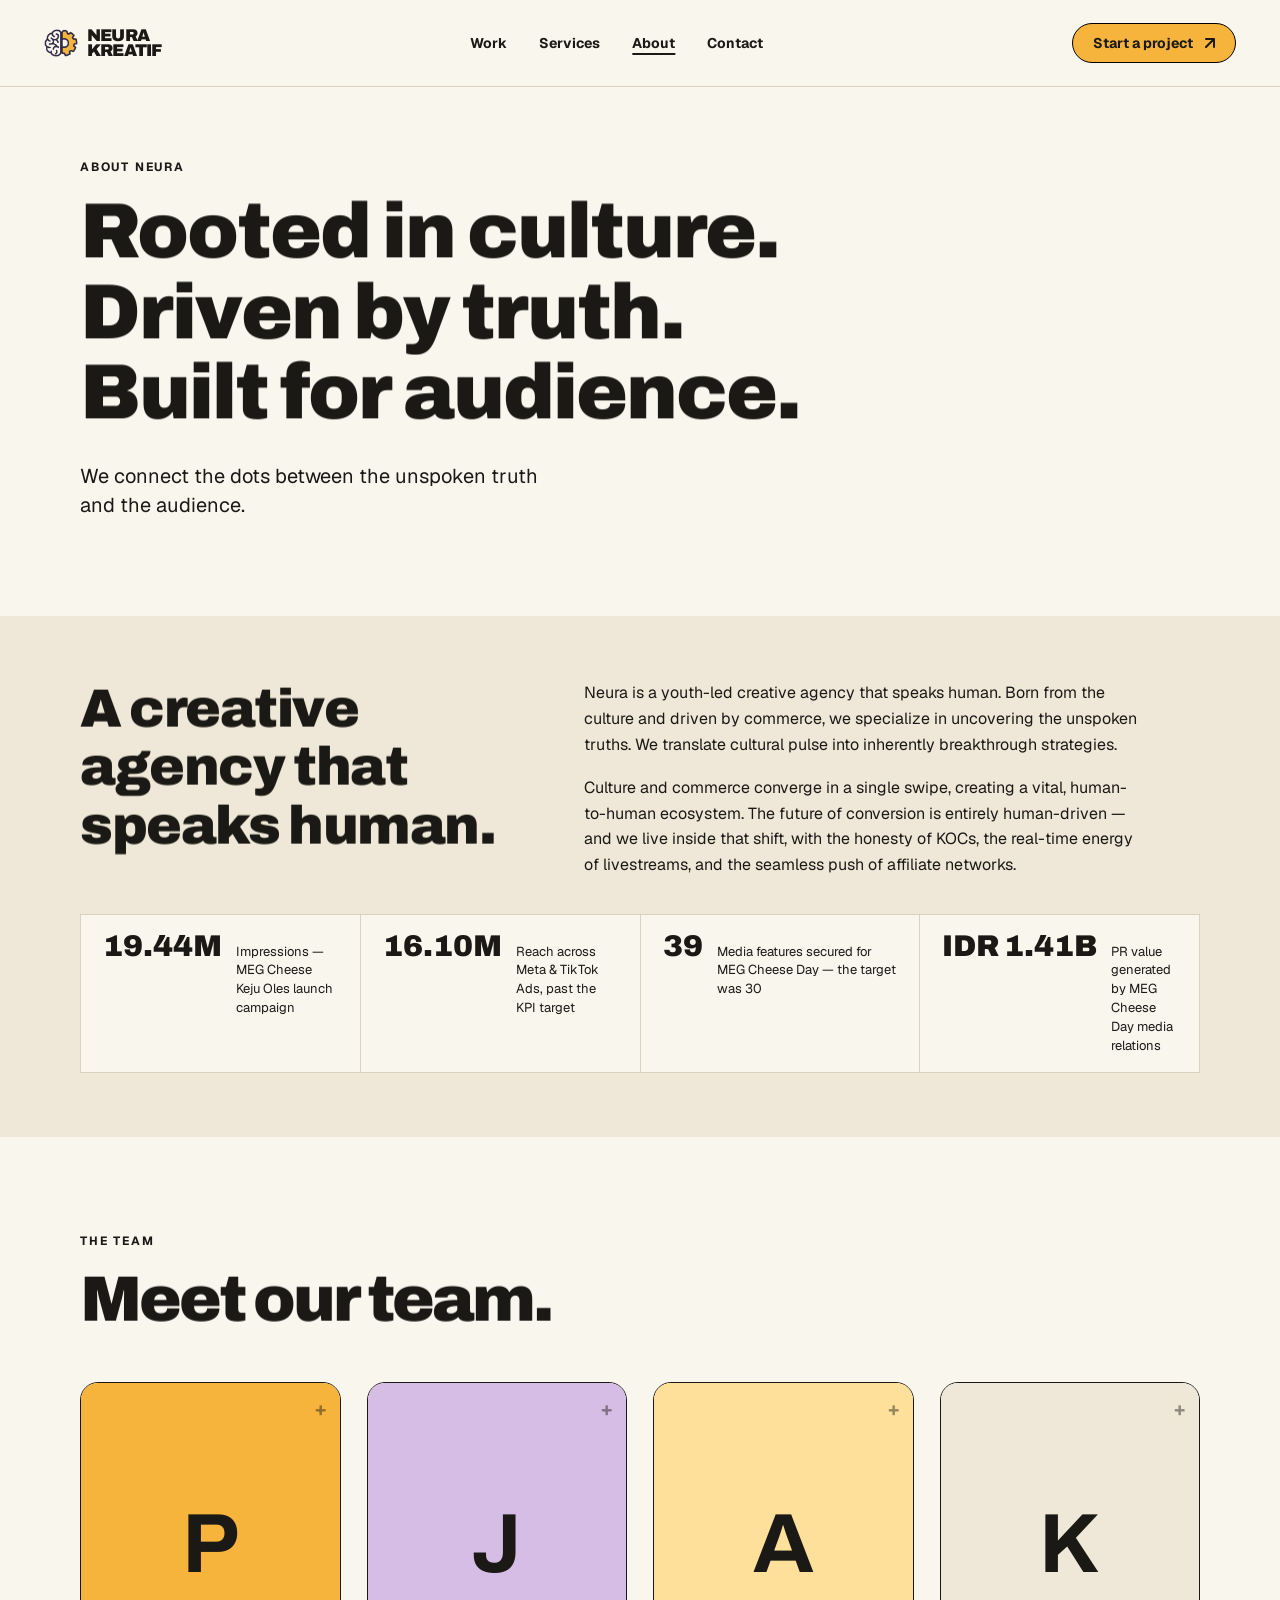
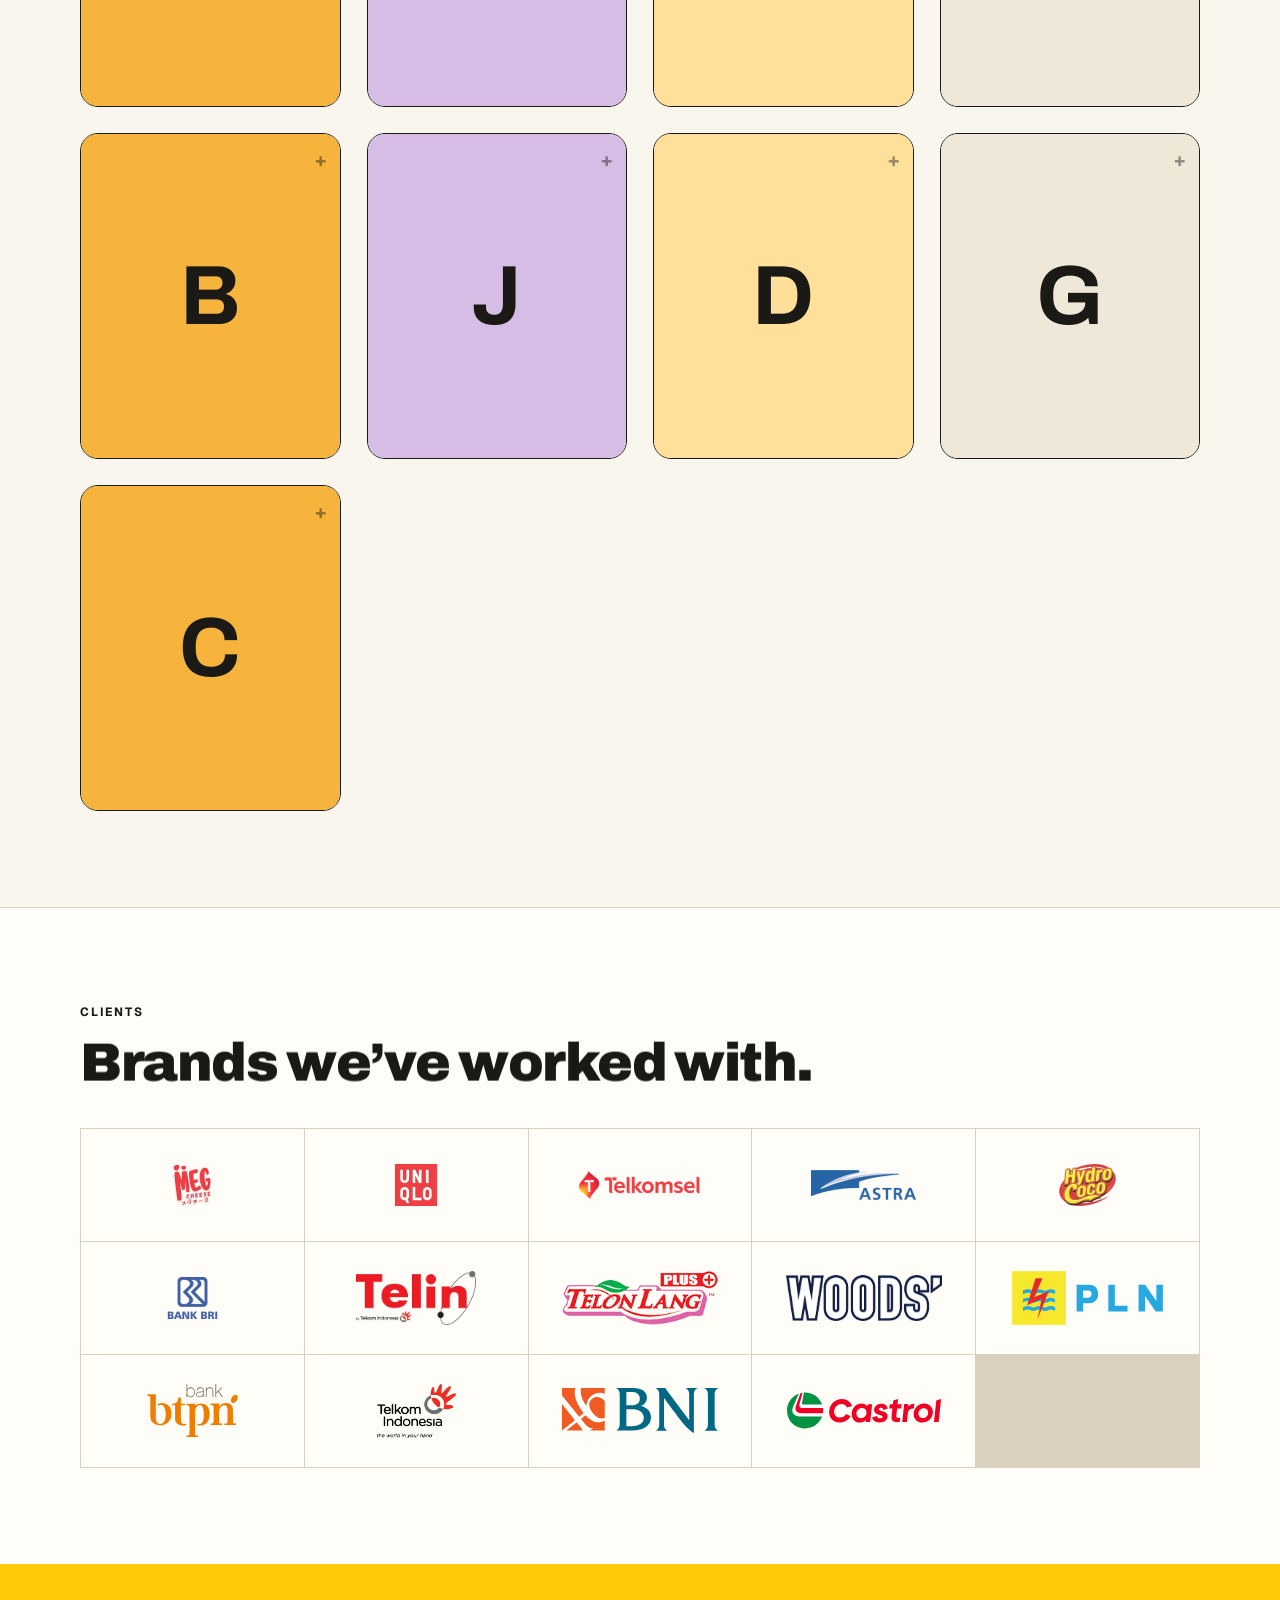
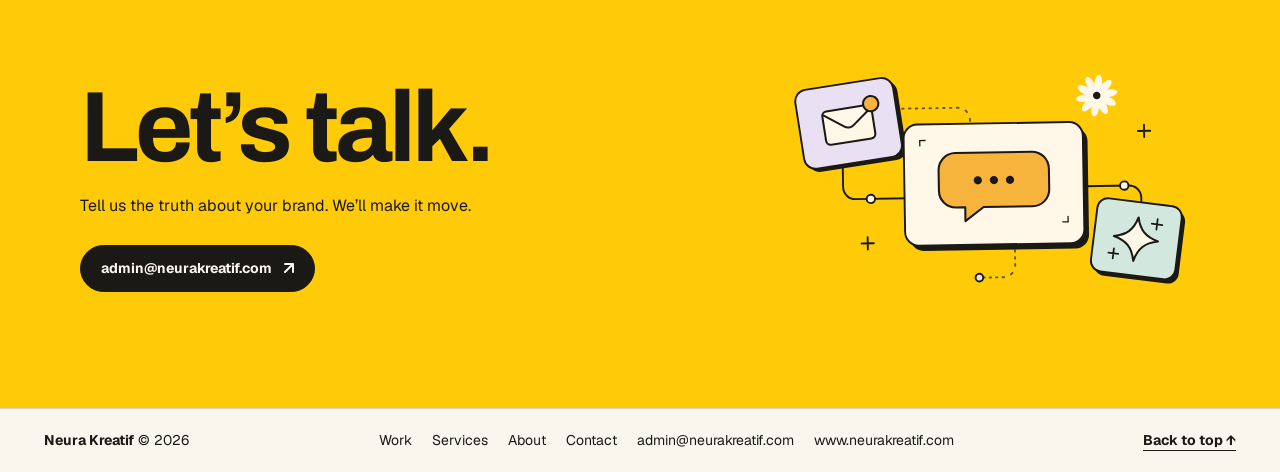
==== about/index.html @ 77595211 "Update site to v18 — about/index.html" ====
<!DOCTYPE html>
<html lang="en">
<head>
<meta charset="UTF-8">
<meta name="viewport" content="width=device-width, initial-scale=1.0">
<title>About — Neura Kreatif</title>
<meta name="description" content="Neura Kreatif is a youth-led creative agency that speaks human — rooted in culture, driven by truth, built for audience.">
<meta property="og:title" content="About — Neura Kreatif">
<meta property="og:description" content="Neura Kreatif is a youth-led creative agency that speaks human — rooted in culture, driven by truth, built for audience.">
<meta property="og:type" content="website">
<meta property="og:url" content="https://jmustopa.github.io/neura-kreatif/">
<meta property="og:image" content="https://jmustopa.github.io/neura-kreatif/assets/img/share.jpg">
<meta name="twitter:card" content="summary_large_image">

<link rel="stylesheet" href="../assets/css/fonts.css?v=18">
<link rel="stylesheet" href="../assets/css/tokens.css">
<link rel="stylesheet" href="../assets/css/styles.css?v=18">
</head>
<body><div id="top"></div><header class="site-nav"><div class="bar">
<a class="logo" href="../index.html"><img src="../assets/img/logo-mark.png" alt="Neura Kreatif logo"><span class="word">NEURA<br>KREATIF</span></a>
<nav class="nav-links" id="navLinks">
<a href="../work/index.html">Work</a>
<a href="../services/index.html">Services</a>
<a href="../about/index.html" aria-current="page">About</a>
<a href="../contact/index.html">Contact</a>
</nav>
<span style="display:flex;gap:10px;align-items:center">
<a class="btn cta" href="../contact/index.html">Start a project <svg class="arr" viewBox="0 0 10 10" fill="none" aria-hidden="true"><path d="M9 9V1H1M9 1L1 9" stroke="currentColor" stroke-width="2" stroke-linecap="round" stroke-linejoin="round"/></svg></a>
<button class="nav-toggle" aria-expanded="false" aria-controls="navLinks" onclick="var b=this,d=document.getElementById('navLinks');d.classList.toggle('open');b.setAttribute('aria-expanded',d.classList.contains('open'))">Menu</button>
</span>
</div></header>
<section class="band" style="padding-top:72px"><div class="wrap">
<p class="eyebrow">About Neura</p>
<h1 class="display" style="margin-top:16px">Rooted in culture.<br>Driven by truth.<br>Built for audience.</h1>
<p class="lead" style="margin-top:30px">We connect the dots between the unspoken truth and the audience.</p>
</div></section>
<section class="band band-beige" style="padding-top:64px;padding-bottom:64px"><div class="wrap"><div class="split">
<h2 class="h2">A creative agency that speaks human.</h2>
<div><p class="body-txt">Neura is a youth-led creative agency that speaks human. Born from the culture and driven by commerce, we specialize in uncovering the unspoken truths. We translate cultural pulse into inherently breakthrough strategies.</p>
<p class="body-txt" style="margin-top:18px">Culture and commerce converge in a single swipe, creating a vital, human-to-human ecosystem. The future of conversion is entirely human-driven — and we live inside that shift, with the honesty of KOCs, the real-time energy of livestreams, and the seamless push of affiliate networks.</p></div>
</div>
<div class="stats light">
<div class="stat"><div class="num">19.44M</div><div class="cap">Impressions — MEG Cheese Keju Oles launch campaign</div></div>
<div class="stat"><div class="num">16.10M</div><div class="cap">Reach across Meta &amp; TikTok Ads, past the KPI target</div></div>
<div class="stat"><div class="num">39</div><div class="cap">Media features secured for MEG Cheese Day — the target was 30</div></div>
<div class="stat"><div class="num">IDR 1.41B</div><div class="cap">PR value generated by MEG Cheese Day media relations</div></div>
</div>
</div></section>
<section class="band"><div class="wrap">
<div class="sec-head"><div><p class="eyebrow">The team</p><h2 class="h1" style="margin-top:14px">Meet our team.</h2></div></div>
<div class="team-grid"><figure class="member" tabindex="0" aria-label="Puput — Managing Director"><div class="member-photo"><span class="member-initial" style="background:#f6b43c">P</span><span class="member-plus">+</span></div><figcaption class="member-tag">Puput — Managing Director</figcaption></figure><figure class="member" tabindex="0" aria-label="Jody — Head of Digital Strategy"><div class="member-photo"><span class="member-initial" style="background:#d6bde5">J</span><span class="member-plus">+</span></div><figcaption class="member-tag">Jody — Head of Digital Strategy</figcaption></figure><figure class="member" tabindex="0" aria-label="Almira — Account Director"><div class="member-photo"><span class="member-initial" style="background:#ffe09a">A</span><span class="member-plus">+</span></div><figcaption class="member-tag">Almira — Account Director</figcaption></figure><figure class="member" tabindex="0" aria-label="Kukuh — Account Executive"><div class="member-photo"><span class="member-initial" style="background:#efe8d8">K</span><span class="member-plus">+</span></div><figcaption class="member-tag">Kukuh — Account Executive</figcaption></figure><figure class="member" tabindex="0" aria-label="Bram — Digital Strategist"><div class="member-photo"><span class="member-initial" style="background:#f6b43c">B</span><span class="member-plus">+</span></div><figcaption class="member-tag">Bram — Digital Strategist</figcaption></figure><figure class="member" tabindex="0" aria-label="Jidan — Graphic Designer"><div class="member-photo"><span class="member-initial" style="background:#d6bde5">J</span><span class="member-plus">+</span></div><figcaption class="member-tag">Jidan — Graphic Designer</figcaption></figure><figure class="member" tabindex="0" aria-label="Della — KOL Specialist"><div class="member-photo"><span class="member-initial" style="background:#ffe09a">D</span><span class="member-plus">+</span></div><figcaption class="member-tag">Della — KOL Specialist</figcaption></figure><figure class="member" tabindex="0" aria-label="Gita — Admin Sosmed"><div class="member-photo"><span class="member-initial" style="background:#efe8d8">G</span><span class="member-plus">+</span></div><figcaption class="member-tag">Gita — Admin Sosmed</figcaption></figure><figure class="member" tabindex="0" aria-label="Cynthia — Socmed Specialist & Content Creator"><div class="member-photo"><span class="member-initial" style="background:#f6b43c">C</span><span class="member-plus">+</span></div><figcaption class="member-tag">Cynthia — Socmed Specialist & Content Creator</figcaption></figure></div>
</div></section>
<section class="band band-paper" style="border-top:1px solid var(--nk-line)"><div class="wrap">
<p class="eyebrow">Clients</p>
<h2 class="h2" style="margin-top:14px">Brands we&rsquo;ve worked with.</h2>
<div class="client-wall" style="margin-top:36px">
<div class="cell"><img loading="lazy" src="../assets/img/client-meg.png" alt="MEG"></div>
<div class="cell"><img loading="lazy" src="../assets/img/client-uniqlo.png" alt="Uniqlo"></div>
<div class="cell"><img loading="lazy" src="../assets/img/client-telkomsel.png" alt="Telkomsel"></div>
<div class="cell"><img loading="lazy" src="../assets/img/client-astra.png" alt="Astra"></div>
<div class="cell"><img loading="lazy" src="../assets/img/client-hydrococo.png" alt="Hydro Coco"></div>
<div class="cell"><img loading="lazy" src="../assets/img/client-bri.png" alt="Bank BRI"></div>
<div class="cell"><img loading="lazy" src="../assets/img/client-telin.png" alt="Telin"></div>
<div class="cell"><img loading="lazy" src="../assets/img/client-telonlang.png" alt="Telon Lang"></div>
<div class="cell"><img loading="lazy" src="../assets/img/client-woods.png" alt="WOODS'"></div>
<div class="cell"><img loading="lazy" src="../assets/img/client-pln.svg" alt="PLN"></div>
<div class="cell"><img loading="lazy" src="../assets/img/client-btpn.svg" alt="btpn"></div>
<div class="cell"><img loading="lazy" src="../assets/img/client-telkomindonesia.png" alt="Telkom Indonesia"></div>
<div class="cell"><img loading="lazy" src="../assets/img/client-bni.svg" alt="BNI"></div>
<div class="cell"><img loading="lazy" src="../assets/img/client-castrol.svg" alt="Castrol"></div>

</div></div></section><section class="band band-yellow"><div class="wrap"><div class="cta-inner">
<div><div class="display-xl">Let&rsquo;s talk.</div>
<p style="margin-top:18px;max-width:420px">Tell us the truth about your brand. We&rsquo;ll make it move.</p>
<a class="email-pill" href="mailto:admin@neurakreatif.com" style="margin-top:26px">admin@neurakreatif.com <svg class="arr" viewBox="0 0 10 10" fill="none" aria-hidden="true"><path d="M9 9V1H1M9 1L1 9" stroke="currentColor" stroke-width="2" stroke-linecap="round" stroke-linejoin="round"/></svg></a></div>
<div><img class="cta-art" loading="lazy" src="../assets/img/doodle-contact.svg" alt="Neura doodle illustration — envelope, chat bubble and sparkles, connected" style="width:100%;height:auto"></div></div></div></section><footer class="site-footer"><div class="bar">
<span><strong>Neura Kreatif</strong> &copy; 2026</span>
<nav class="footer-links">
<a href="../work/index.html">Work</a><a href="../services/index.html">Services</a><a href="../about/index.html">About</a><a href="../contact/index.html">Contact</a>
<a href="mailto:admin@neurakreatif.com">admin@neurakreatif.com</a><a href="https://www.neurakreatif.com">www.neurakreatif.com</a>
</nav>
<a class="textlink" href="#top">Back to top &uarr;</a>
</div></footer>
<script>
document.querySelectorAll('.acc-btn').forEach(function(b){b.addEventListener('click',function(){
  var item=b.parentElement, was=item.classList.contains('open');
  item.parentElement.querySelectorAll('.acc-item').forEach(function(i){i.classList.remove('open');i.querySelector('.acc-toggle').textContent='+';});
  if(!was){item.classList.add('open');item.querySelector('.acc-toggle').textContent='\u2212';}
});});
</script>
<script>
(function(){
  if (window.matchMedia('(prefers-reduced-motion: reduce)').matches) return;
  function split(el){
    var idx = 0;
    function walk(node){
      Array.prototype.slice.call(node.childNodes).forEach(function(n){
        if (n.nodeType === 3){
          var frag = document.createDocumentFragment();
          n.textContent.split(/(\s+)/).forEach(function(part){
            if (!part) return;
            if (/^\s+$/.test(part)){ frag.appendChild(document.createTextNode(' ')); return; }
            var w = document.createElement('span'); w.className = 'rw';
            var i = document.createElement('span'); i.className = 'rwi'; i.textContent = part;
            i.style.transitionDelay = (idx++ * 110) + 'ms';
            w.appendChild(i); frag.appendChild(w);
          });
          node.replaceChild(frag, n);
        } else if (n.nodeType === 1 && n.tagName !== 'BR'){ walk(n); }
      });
    }
    walk(el);
  }
  var els = document.querySelectorAll('h1, h2.h1, h2.h2, h3.stack-title, .display-xl');
  els.forEach(split);
  var io = new IntersectionObserver(function(es){
    es.forEach(function(e){ if (e.isIntersecting){ e.target.classList.add('revealed'); io.unobserve(e.target); } });
  }, {threshold: 0.15});
  setTimeout(function(){ els.forEach(function(el){ io.observe(el); }); }, 180);
})();
</script><script src="../assets/js/anime.umd.min.js"></script>
<script>
try {
  if (!window.matchMedia('(prefers-reduced-motion: reduce)').matches && window.anime) {
    var heroImg = document.querySelector('.hero-art img');
    var ctaImg = document.querySelector('.cta-art');
    var sparks = document.querySelectorAll('.hero-spark');
    if (heroImg) {
      anime.animate('.hero-art', { opacity: [0, 1], translateY: [16, 0], duration: 900, ease: 'outCubic' });
      anime.animate(heroImg, { translateY: -7, rotate: 0.7, duration: 3400, ease: 'inOutSine', alternate: true, loop: true });
    }
    if (sparks.length) {
      anime.animate('.hero-spark', { scale: [1, 1.3], rotate: [0, 25], duration: 2600, ease: 'inOutSine', alternate: true, loop: true, delay: anime.stagger(420) });
    }
    if (ctaImg) {
      anime.animate(ctaImg, { translateY: -6, rotate: -1, duration: 3000, ease: 'inOutSine', alternate: true, loop: true });
    }
  }
} catch (e) {}
</script></body></html>
---- assets/css/fonts.css ----
/* Geist — self-hosted (owner-supplied, SIL Open Font License, see ../fonts/OFL.txt)
   Variable font: one file covers weights 100–900. */
@font-face {
  font-family: "Geist";
  src: url("../fonts/GeistVariable.woff2") format("woff2"),
       url("../fonts/GeistVariable.ttf") format("truetype");
  font-weight: 100 900;
  font-style: normal;
  font-display: swap;
}

/* Archivo — self-hosted (SIL Open Font License), weights 700 + 900 for headlines */
@font-face {
  font-family: "Archivo";
  src: url("../fonts/archivo-700.woff2") format("woff2");
  font-weight: 700;
  font-style: normal;
  font-display: swap;
}
@font-face {
  font-family: "Archivo";
  src: url("../fonts/archivo-900.woff2") format("woff2");
  font-weight: 900;
  font-style: normal;
  font-display: swap;
}
---- assets/css/tokens.css ----
/* ============================================================
   NEURA KREATIF — Design Tokens
   Source of truth: Figma "NEURA WEBSITE" (file 2M5Bq9xZDaT4NMcap0ygC2)
   Extracted 2026-11-25 from the live design. Do not invent new
   values — extend this file instead.
   ============================================================ */

:root {
  /* — Color: core — */
  --nk-ink: #1b1916;          /* primary text, borders, black button */
  --nk-ink-soft: #2b2823;     /* card surface (Selected Work cards) */
  --nk-ink-pressed: #22211f;  /* black button pressed state */
  --nk-body: #514b41;         /* secondary / body text on cream */
  --nk-taupe: #71634E;        /* card border on dark, muted details */

  /* — Color: surfaces — */
  --nk-cream: #f9f6ee;        /* page / nav background */
  --nk-cream-2: #faf6ed;      /* light text on dark, alt surface */
  --nk-paper: #fffdf7;        /* lightest surface (logo strip) */
  --nk-beige: #efe8d8;        /* About section background */
  --nk-sand: #e0c391;         /* category labels on dark cards */
  --nk-line: #d9d0be;         /* hairlines on cream */

  /* — Color: brand accents — */
  --nk-yellow: #f6b43c;       /* PRIMARY — nav CTA, highlights */
  --nk-yellow-bright: #ffca08;/* CTA band background (Let's talk) */
  --nk-yellow-pressed: #f9c870;/* primary button pressed state */
  --nk-yellow-soft: #ffe09a;  /* Telin card / soft fills */
  --nk-lilac: #d6bde5;        /* secondary accent — work cards, doodles */

  /* — Typography — */
  --nk-font-display: "Archivo", "Arial Black", sans-serif; /* Black 900 headlines */
  --nk-font-sans: "Geist", "Inter", Arial, sans-serif;     /* UI, body, buttons */
  /* Labels use Geist too (v1.1, owner decision 2026-11-25) — no mono/serif label font. */

  /* Type scale (size / line-height / tracking) — from Figma */
  --nk-display-xl: 100px;  /* Let's talk. — lh 92, ls -5.4px */
  --nk-display-l: 78px;    /* Hero — lh 80 */
  --nk-h1: 72px;           /* Section title on light — lh 78, ls -3.89px */
  --nk-h1-dark: 64px;      /* Section title on black — lh 77 */
  --nk-h2: 60px;           /* About headline — lh 64.68 */
  --nk-h3: 34px;           /* Service accordion title, Geist Bold — lh 44, ls -1.87px */
  --nk-card-title: 23.76px;/* Work card title, Geist Bold — lh 31, ls -0.83px */
  --nk-body-l: 20px;       /* Hero sub / lead — lh 29 */
  --nk-body: 16px;         /* Default body — lh ~25.5 */
  --nk-ui: 14px;           /* Nav links & buttons, Geist Bold — lh 18.4 */
  --nk-label: 12px;        /* Eyebrow/label, Geist Bold, uppercase, ls 1.8px, lh 16px */
  --nk-label-ls: 1.8px;
  --nk-micro-ls: 1px;      /* Card category, Geist Bold 10px uppercase */
  --nk-micro: 10px;        /* Card category, uppercase, ls 0.5px */

  /* — Shape — */
  --nk-radius-pill: 68px;   /* all buttons */
  --nk-radius-card: 15px;   /* work cards (top corners on media) */
  --nk-radius-chip: 100px;  /* email pill */

  /* — Borders & shadow (signature hard offset) — */
  --nk-border: 1px solid var(--nk-ink);
  --nk-border-dark-card: 1px solid var(--nk-taupe);
  --nk-shadow-press: 1px 3px 0 0 #000; /* button hover + pressed, NO blur */

  /* — Layout — */
  --nk-container: 1280px;
  --nk-page-pad: 80px;      /* desktop side padding (72–80 in Figma) */
  --nk-nav-pad: 44px;
  --nk-section-pad: 96px;   /* proposed rhythm for the revamp */

  /* — Motion (proposed, keep subtle) — */
  --nk-ease: cubic-bezier(.22,1,.36,1);
  --nk-dur: 220ms;
}

/* — Label utilities (v1.1) — */
.nk-eyebrow {
  font-family: var(--nk-font-sans);
  font-weight: 700;
  font-size: var(--nk-label);   /* 12px */
  line-height: 16px;
  letter-spacing: var(--nk-label-ls); /* 1.8px */
  text-transform: uppercase;
}
.nk-micro-label {
  font-family: var(--nk-font-sans);
  font-weight: 700;
  font-size: var(--nk-micro);   /* 10px */
  line-height: 14px;
  letter-spacing: var(--nk-micro-ls); /* 1px */
  text-transform: uppercase;
}
---- assets/css/styles.css ----
/* NEURA KREATIF — site styles, built on Design System v1.1 tokens (tokens.css) */
*{margin:0;padding:0;box-sizing:border-box}
html{scroll-behavior:smooth}
body{background:var(--nk-cream);color:var(--nk-ink);font-family:var(--nk-font-sans);font-size:var(--nk-body);line-height:1.6;-webkit-font-smoothing:antialiased}
img{max-width:100%;display:block}
a{color:inherit}
.wrap{max-width:calc(var(--nk-container) + 2*var(--nk-page-pad));margin:0 auto;padding-left:var(--nk-page-pad);padding-right:var(--nk-page-pad)}
@media(max-width:820px){:root{--nk-page-pad:20px}}

/* — Type helpers — */
.display{font-family:var(--nk-font-display);font-weight:900;font-size:clamp(44px,6.2vw,var(--nk-display-l));line-height:1.03;letter-spacing:-2px}
.display-xl{font-family:var(--nk-font-display);font-weight:700;font-size:clamp(52px,8vw,var(--nk-display-xl));line-height:.95;letter-spacing:-4px}
.h1{font-family:var(--nk-font-display);font-weight:900;font-size:clamp(40px,5vw,var(--nk-h1));line-height:1.08;letter-spacing:-3px}
.h2{font-family:var(--nk-font-display);font-weight:900;font-size:clamp(34px,4.2vw,var(--nk-h2));line-height:1.08;letter-spacing:-1.5px}
.h3{font-weight:700;font-size:clamp(26px,2.6vw,var(--nk-h3));line-height:1.29;letter-spacing:-1.2px}
.lead{font-size:var(--nk-body-l);line-height:29px;color:var(--nk-body);max-width:480px}
.body-txt{color:var(--nk-body);max-width:560px}
.eyebrow{font-weight:700;font-size:var(--nk-label);line-height:16px;letter-spacing:var(--nk-label-ls);text-transform:uppercase}
.micro{font-weight:700;font-size:var(--nk-micro);line-height:14px;letter-spacing:var(--nk-micro-ls);text-transform:uppercase}

/* — Nav — */
.site-nav{position:sticky;top:0;z-index:50;background:var(--nk-cream);border-bottom:1px solid var(--nk-line)}
.site-nav .bar{display:flex;align-items:center;justify-content:space-between;padding:20px var(--nk-nav-pad);max-width:1440px;margin:0 auto}
.logo{display:flex;align-items:center;gap:9px;text-decoration:none}
.logo img{width:34px;height:34px;object-fit:contain}
.logo .word{font-family:var(--nk-font-display);font-weight:900;font-size:17px;line-height:.92;letter-spacing:-.765px}
.nav-links{display:flex;gap:8px}
.nav-links a{font-weight:700;font-size:var(--nk-ui);text-decoration:none;padding:12px}
.nav-links a:hover,.nav-links a[aria-current="page"]{text-decoration:underline;text-underline-offset:5px;text-decoration-thickness:2px}
.nav-toggle{display:none;background:none;border:var(--nk-border);border-radius:var(--nk-radius-pill);padding:8px 16px;font-weight:700;font-size:var(--nk-ui);cursor:pointer}
@media(max-width:820px){
  .nav-links{display:none;position:absolute;top:100%;left:0;right:0;background:var(--nk-cream);flex-direction:column;padding:12px 20px 20px;border-bottom:1px solid var(--nk-line)}
  .nav-links.open{display:flex}
  .nav-toggle{display:block}
  .site-nav .cta{display:none}
}

/* — Buttons — */
.btn{display:inline-flex;align-items:center;gap:10px;padding:10px 20px;border:1px solid #000;border-radius:var(--nk-radius-pill);font-weight:700;font-size:var(--nk-ui);line-height:18.4px;text-decoration:none;cursor:pointer;background:var(--nk-yellow);color:var(--nk-ink);transition:transform var(--nk-dur) var(--nk-ease),box-shadow var(--nk-dur) var(--nk-ease),background var(--nk-dur)}
.btn .dot{width:8px;height:8px;flex:none}
.btn:hover{box-shadow:var(--nk-shadow-press);transform:translate(-1px,-2px)}
.btn:active{background:var(--nk-yellow-pressed);box-shadow:var(--nk-shadow-press)}
.btn.dark{background:var(--nk-ink);color:#fff}
.btn.dark:active{background:var(--nk-ink-pressed)}
.btn.ghost{background:transparent}
.textlink{font-weight:700;font-size:var(--nk-ui);text-decoration:underline;text-underline-offset:5px}
.email-pill{display:inline-flex;align-items:center;gap:10px;background:var(--nk-ink);color:var(--nk-cream-2);border:var(--nk-border);border-radius:var(--nk-radius-chip);height:47px;padding:0 20px;font-weight:700;font-size:var(--nk-ui);text-decoration:none}
.email-pill:hover{box-shadow:var(--nk-shadow-press)}

/* — Sections — */
section.band{padding:var(--nk-section-pad) 0}
.band-black{background:#000;color:#fff}
.band-black .body-txt,.band-black .lead{color:#cfc8ba}
.band-beige{background:var(--nk-beige)}
.band-yellow{background:var(--nk-yellow-bright)}
.band-paper{background:var(--nk-paper)}
.sec-head{display:flex;justify-content:space-between;align-items:flex-end;gap:32px;flex-wrap:wrap;margin-bottom:48px}
.sec-head .eyebrow{margin-bottom:16px}

/* — Logo strip / marquee — */
.logo-strip{background:var(--nk-paper);border-top:1px solid var(--nk-line);border-bottom:1px solid var(--nk-line);padding:10px 0;overflow:hidden}
.logo-strip .label{font-weight:700;font-size:13px;line-height:1.45;flex:none}
.marquee{display:flex;gap:0;align-items:center;width:max-content;animation:scrollx 30s linear infinite}
.brand-frame{width:148px;height:54px;flex:none;display:flex;align-items:center;justify-content:center;padding:7px 14px;box-sizing:border-box}
.brand-frame img{width:100%;height:100%;object-fit:contain}
.marquee .brand-name{font-weight:700;font-size:18px;letter-spacing:.02em;white-space:nowrap;opacity:.75}
@keyframes scrollx{to{transform:translateX(-50%)}}
.logo-strip .row{display:flex;gap:48px;align-items:center}

/* — Stats — */
.stats{display:flex;flex-wrap:wrap;gap:1px;background:var(--nk-taupe);border:1px solid var(--nk-taupe);margin-top:36px}
.stat{background:#000;padding:16px 22px;display:flex;align-items:baseline;gap:14px;flex:1 1 250px}
.stat .num{font-family:var(--nk-font-display);font-weight:900;font-size:30px;line-height:1;color:var(--nk-yellow);white-space:nowrap}
.stat .cap{font-size:13px;line-height:1.45;color:#e8e2d4}
.stats.light{background:var(--nk-line);border-color:var(--nk-line)}
.stats.light .stat{background:var(--nk-cream)}
.stats.light .stat .num{color:var(--nk-ink)}
.stats.light .stat .cap{color:var(--nk-body)}

/* — Work cards — */
.work-grid{display:grid;grid-template-columns:repeat(3,1fr);gap:16px}
@media(max-width:1000px){.work-grid{grid-template-columns:repeat(2,1fr)}}
@media(max-width:640px){.work-grid{grid-template-columns:1fr}}
.work-card{background:var(--nk-ink-soft);border:var(--nk-border-dark-card);border-radius:var(--nk-radius-card);overflow:hidden;text-decoration:none;display:flex;flex-direction:column;transition:transform var(--nk-dur) var(--nk-ease)}
.work-card:hover{transform:translateY(-4px)}
.work-card .media{aspect-ratio:4/3;overflow:hidden;background:var(--nk-lilac);position:relative}
.work-card .media img{width:100%;height:100%;object-fit:cover;transition:transform .6s cubic-bezier(.16,.6,.24,1)}
.work-card:hover .media img{transform:scale(1.04)}
.work-card .media.duo{display:flex;align-items:center;justify-content:center;gap:8px;padding:16px}
.work-card .media.duo img{width:auto;height:100%;object-fit:contain}
.work-card .foot{padding:16px 18px;display:flex;justify-content:space-between;align-items:center;gap:12px}
.work-card .cat{color:var(--nk-sand)}
.work-card .ttl{font-weight:700;font-size:var(--nk-card-title);line-height:31px;letter-spacing:-.83px;color:var(--nk-cream-2);margin-top:4px}
.work-card.wide{grid-column:1/-1}
.work-card.wide .media{aspect-ratio:21/10}
.circle-arrow{width:34px;height:34px;flex:none;border:1px solid var(--nk-cream-2);border-radius:50%;display:flex;align-items:center;justify-content:center;color:var(--nk-cream-2);font-size:15px}
.work-card:hover .circle-arrow{background:var(--nk-yellow);color:var(--nk-ink);border-color:#000}

/* — Accordion / chapters — */
.accordion{border-top:1px solid var(--nk-ink)}
.acc-item{border-bottom:1px solid var(--nk-ink)}
.acc-btn{width:100%;background:none;border:none;cursor:pointer;display:flex;justify-content:space-between;align-items:center;gap:20px;padding:20px 0;text-align:left;font:inherit;color:inherit}
.acc-toggle{width:34px;height:34px;flex:none;border:1px solid var(--nk-ink);border-radius:50%;display:flex;align-items:center;justify-content:center;font-size:18px}
.acc-item.open .acc-toggle{background:var(--nk-yellow);border-color:#000}
.acc-panel{display:none;padding:0 0 26px;max-width:640px;color:var(--nk-body)}
.acc-item.open .acc-panel{display:block}
.split{display:grid;grid-template-columns:1fr 1.4fr;gap:64px}
@media(max-width:900px){.split{grid-template-columns:1fr}}

/* — Process — */
.process{display:grid;grid-template-columns:repeat(4,1fr);gap:16px;margin-top:48px}
@media(max-width:1000px){.process{grid-template-columns:repeat(2,1fr)}}
@media(max-width:560px){.process{grid-template-columns:1fr}}
.step{border:var(--nk-border);border-radius:var(--nk-radius-card);padding:24px;background:var(--nk-paper)}
.step .no{font-weight:700;font-size:var(--nk-label);letter-spacing:var(--nk-label-ls);color:var(--nk-body)}
.step h3{margin:12px 0 8px;font-size:22px;letter-spacing:-.5px}
.step p{color:var(--nk-body);font-size:15px}

/* — Team — */
.team-grid{display:grid;grid-template-columns:repeat(3,1fr);gap:16px}
@media(max-width:900px){.team-grid{grid-template-columns:repeat(2,1fr)}}
@media(max-width:560px){.team-grid{grid-template-columns:1fr}}
.team-card{border:var(--nk-border);border-radius:var(--nk-radius-card);padding:24px;background:var(--nk-paper)}
.team-card .avatar{width:56px;height:56px;border-radius:50%;border:var(--nk-border);display:flex;align-items:center;justify-content:center;font-family:var(--nk-font-display);font-weight:900;font-size:20px;margin-bottom:16px}
.team-card h3{font-size:20px}
.team-card p{color:var(--nk-body);font-size:14px;font-weight:700;letter-spacing:.4px;text-transform:uppercase;margin-top:4px}

/* — Client wall — */
.client-wall{display:grid;grid-template-columns:repeat(5,1fr);gap:1px;background:var(--nk-line);border:1px solid var(--nk-line)}
@media(max-width:900px){.client-wall{grid-template-columns:repeat(3,1fr)}}
@media(max-width:560px){.client-wall{grid-template-columns:repeat(2,1fr)}}
.client-wall .cell{background:var(--nk-paper);height:112px;display:flex;align-items:center;justify-content:center;padding:16px;font-weight:700;font-size:17px;text-align:center}
.client-wall .cell img{max-height:54px;max-width:82%;width:auto;height:auto;object-fit:contain}

/* — Case pages — */
.case-meta{display:flex;gap:12px;flex-wrap:wrap;margin-top:24px}
.chip{border:var(--nk-border);border-radius:var(--nk-radius-pill);padding:6px 14px;font-weight:700;font-size:13px;background:var(--nk-paper)}
.chapter{padding:40px 0;border-bottom:1px solid var(--nk-line)}
.chapter:last-child{border-bottom:none}
table.data{width:100%;border-collapse:collapse;margin-top:20px;font-size:14px}
table.data th,table.data td{border:1px solid var(--nk-line);padding:10px 12px;text-align:right}
table.data th:first-child,table.data td:first-child{text-align:left}
table.data thead th{background:var(--nk-beige);font-weight:700}
table.data tr.total td{font-weight:700;background:var(--nk-cream)}

/* — Forms — */
.form-grid{display:grid;grid-template-columns:1fr 1fr;gap:20px}
@media(max-width:700px){.form-grid{grid-template-columns:1fr}}
.field label{display:block;font-weight:700;font-size:var(--nk-ui);margin-bottom:8px}
.field input,.field textarea,.field select{width:100%;border:var(--nk-border);border-radius:12px;background:var(--nk-paper);padding:12px 14px;font:inherit;font-size:15px}
.field.full{grid-column:1/-1}
.chips{display:flex;gap:10px;flex-wrap:wrap}
.chips label{border:var(--nk-border);border-radius:var(--nk-radius-pill);padding:8px 16px;font-weight:700;font-size:14px;cursor:pointer;background:var(--nk-paper)}
.chips input{position:absolute;opacity:0}
.chips label:has(input:checked){background:var(--nk-yellow)}

/* — Footer / CTA — */
.cta-inner{display:grid;grid-template-columns:1.2fr .8fr;gap:48px;align-items:center}
@media(max-width:900px){.cta-inner{grid-template-columns:1fr}}
.doodle-box{border:var(--nk-border);border-radius:var(--nk-radius-card);background:var(--nk-cream);padding:28px;text-align:center}
.site-footer{border-top:1px solid var(--nk-line);background:var(--nk-cream)}
.site-footer .bar{max-width:1440px;margin:0 auto;padding:20px var(--nk-nav-pad);display:flex;justify-content:space-between;gap:16px;flex-wrap:wrap;font-size:14px}
.site-footer a{font-weight:700}
.footer-links{display:flex;gap:20px;flex-wrap:wrap}
.footer-links a{text-decoration:none;font-weight:400}
.footer-links a:hover{text-decoration:underline}

/* — Hero doodle — */
.hero-grid{display:grid;grid-template-columns:1.05fr .95fr;gap:48px;align-items:center}
@media(max-width:900px){.hero-grid{grid-template-columns:1fr}}
.hero-cta{display:flex;gap:22px;align-items:center;flex-wrap:wrap;margin-top:36px}
.filters{display:flex;gap:10px;flex-wrap:wrap;margin-bottom:36px}
.filters button{border:var(--nk-border);background:var(--nk-paper);border-radius:var(--nk-radius-pill);padding:8px 18px;font:inherit;font-weight:700;font-size:14px;cursor:pointer}
.filters button.active{background:var(--nk-ink);color:#fff}

/* Canonical diagonal arrow — owner-supplied (Start a project button), inline SVG, currentColor */
.arr{width:10px;height:10px;flex:none;vertical-align:-1px}
.arr-lg{width:14px;height:14px;vertical-align:0}
.btn .arr,.email-pill .arr{margin-left:2px}

/* Homepage Selected Work — one row of three, large and uniform */
.home-work .work-card .media{aspect-ratio:4/3}
/* Text links: diagonal arrow a touch smaller, with more air after the text */
.textlink .arr{width:8px;height:8px;margin-left:5px;vertical-align:0}

/* The Shift — text left, staggered stat cards right */
.shift-grid{display:grid;grid-template-columns:5fr 6fr;gap:64px;align-items:stretch}
.shift-cards{display:grid;grid-template-columns:1fr 1fr;gap:16px}
.shift-col{display:flex;flex-direction:column;gap:16px}
.shift-col-off{margin-top:36px}
.scard{background:var(--nk-paper);border:1px solid var(--nk-ink);border-radius:16px;padding:26px 28px;color:var(--nk-ink)}
.scard .snum{font-family:var(--nk-font-display);font-size:52px;line-height:1;color:var(--nk-ink)}
.scard .scap{margin-top:12px;font-size:15px;line-height:1.5;color:var(--nk-body)}
.edge-yellow{box-shadow:inset -10px 0 0 var(--nk-yellow)}
.edge-lilac{box-shadow:inset -10px 0 0 var(--nk-lilac)}
.edge-sand{box-shadow:inset -10px 0 0 var(--nk-sand)}
.edge-bright{box-shadow:inset -10px 0 0 var(--nk-yellow-bright)}
@media(max-width:960px){.shift-grid{grid-template-columns:1fr;gap:40px}.shift-col-off{margin-top:0}}
@media(max-width:560px){.shift-cards{grid-template-columns:1fr}}
/* What we do — capability cards, each with its own design */
.svc-cards{display:grid;grid-template-columns:repeat(3,1fr);gap:16px;margin-top:44px}
.svc-card{border:1px solid var(--nk-ink);border-radius:18px;padding:28px;display:flex;flex-direction:column;transition:box-shadow .15s ease}
.svc-card:hover{box-shadow:1px 3px 0 #000}
.svc-top{display:flex;justify-content:space-between;align-items:flex-start}
.svc-ico{width:46px;height:46px;flex:none}
.svc-title{font-size:27px;font-weight:700;line-height:1.15;letter-spacing:-.4px;margin-top:22px}
.svc-desc{margin-top:14px;font-size:15.5px;line-height:1.55;color:var(--nk-body)}
.svc-list{list-style:none;margin:20px 0 24px;padding:0}
.svc-list li{font-weight:700;font-size:14px;padding:7px 0;border-top:1px solid var(--nk-line)}
.svc-card .textlink{margin-top:auto}
.v-social{background:var(--nk-cream-2)}
.v-social .svc-top .svc-ico{filter:drop-shadow(2px 2px 0 rgba(27,25,22,.9))}
.v-dark{background:var(--nk-ink-soft);color:var(--nk-cream-2)}
.v-dark .svc-desc{color:#cfc8b8}
.v-dark .svc-list li{border-top-color:#45403a}
.v-dark .textlink{color:var(--nk-cream-2)}
.v-creative{background:var(--nk-beige)}
@media(max-width:960px){.svc-cards{grid-template-columns:1fr}}

/* What we do — stacked panels that fold over each other on scroll */
.stack{margin-top:44px}
.stack-card{margin-top:28px}
.stack-card:first-child{margin-top:0}
.stack-card{position:sticky;border:1px solid var(--nk-ink);border-radius:24px;padding:52px;display:grid;grid-template-columns:1.05fr .95fr;gap:48px;align-items:center;min-height:430px;box-shadow:0 -14px 28px rgba(27,25,22,.10)}
.sc-social{background:#ece1f4}
.sc-360{background:var(--nk-yellow-soft)}
.sc-creative{background:var(--nk-beige)}
.stack-title{font-size:44px;font-weight:700;line-height:1.08;letter-spacing:-1px;margin-top:14px}
.stack-desc{margin-top:18px;font-size:17px;line-height:1.6;color:var(--nk-body);max-width:480px}
.stack-vis svg{width:100%;height:auto;display:block}
@media(max-width:960px){.stack-card{grid-template-columns:1fr;padding:34px;min-height:0}.stack-title{font-size:32px}}
/* Testimonials */
.t-grid{display:grid;grid-template-columns:repeat(3,1fr);gap:16px;margin-top:44px}
.tcard{background:var(--nk-paper);border:1px solid var(--nk-ink);border-radius:16px;padding:26px;transition:transform .25s ease,box-shadow .25s ease}
.tcard:hover{transform:translate(-2px,-3px);box-shadow:5px 7px 0 var(--nk-ink)}
.t-head{display:flex;gap:14px;align-items:center}
.t-ava{width:46px;height:46px;border-radius:50%;border:1px solid var(--nk-ink);display:flex;align-items:center;justify-content:center;font-weight:700;font-size:18px;flex:none}
.t-name{font-weight:700;font-size:16px}
.t-role{font-size:13px;color:var(--nk-taupe)}
.t-quote{margin-top:16px;font-size:15px;line-height:1.6;color:var(--nk-body)}
@media(max-width:960px){.t-grid{grid-template-columns:1fr 1fr}}
@media(max-width:620px){.t-grid{grid-template-columns:1fr}}

.shift-left{display:flex;flex-direction:column}
.shift-src{margin-top:auto;padding-top:48px;color:#8f887a}
/* Headline reveal on first scroll into view */
.rw{display:inline-block;vertical-align:bottom}
.rwi{display:inline-block;transform:translateY(.38em);opacity:.1;transition:transform .9s cubic-bezier(.16,.6,.24,1),opacity .9s ease;will-change:transform,opacity}
.revealed .rwi{transform:translateY(0);opacity:1}
@media (prefers-reduced-motion: reduce){.rwi{transform:none;transition:none}}

/* Meet our team — photo grid, name+title pill appears on hover/focus */
.team-grid{display:grid;grid-template-columns:repeat(4,1fr);gap:26px}
@media(max-width:1000px){.team-grid{grid-template-columns:repeat(3,1fr)}}
@media(max-width:640px){.team-grid{grid-template-columns:repeat(2,1fr)}}
.member{position:relative;margin:0;outline:none}
.member-photo{position:relative;aspect-ratio:4/5;border:1px solid var(--nk-ink);border-radius:18px;overflow:hidden;background:var(--nk-paper)}
.member-photo img{width:100%;height:100%;object-fit:cover;display:block;transition:transform .5s cubic-bezier(.16,.6,.24,1)}
.member-initial{position:absolute;inset:0;display:flex;align-items:center;justify-content:center;font-family:var(--nk-font-display);font-size:84px;color:var(--nk-ink);transition:transform .5s cubic-bezier(.16,.6,.24,1)}
.member-plus{position:absolute;top:10px;right:14px;font-size:20px;font-weight:700;color:var(--nk-ink);opacity:.45}
.member-tag{position:absolute;left:50%;bottom:14px;transform:translate(-50%,10px);opacity:0;transition:all .35s cubic-bezier(.16,.6,.24,1);background:var(--nk-ink);color:var(--nk-cream-2);font-weight:700;font-size:11.5px;letter-spacing:.8px;text-transform:uppercase;padding:9px 16px;border-radius:999px;white-space:normal;max-width:92%;text-align:center;line-height:1.35;pointer-events:none;z-index:2}
.member:hover .member-tag,.member:focus .member-tag,.member:focus-within .member-tag{opacity:1;transform:translate(-50%,0)}
.member:hover .member-photo img,.member:hover .member-initial{transform:scale(1.05)}

/* Hero supporting elements fade in after the headline (slabpixel-style) */
@keyframes nkFadeUp{from{opacity:0;transform:translateY(14px)}to{opacity:1;transform:translateY(0)}}
.hero .lead{animation:nkFadeUp 1s ease 1.15s both}
.hero .btn{animation:nkFadeUp 1s ease 1.35s both}
@media (prefers-reduced-motion: reduce){.hero .lead,.hero .btn{animation:none}}

/* — v15: accessibility + motion preferences — */
:focus-visible{outline:3px solid var(--nk-ink);outline-offset:3px;border-radius:6px}
@media (prefers-reduced-motion: reduce){.marquee{animation:none}}
@media(max-width:900px){
  .btn{min-height:44px}
  .nav-toggle{min-height:44px}
  a.textlink{min-height:44px;display:inline-flex;align-items:center}
  .footer-links a{min-height:44px;display:inline-flex;align-items:center}
}

/* — v16: hero art motion decorations — */
.hero-art{position:relative}
.hero-spark{position:absolute;display:block;pointer-events:none;z-index:2}
.hero-spark svg{display:block;width:100%;height:auto}
.hs1{width:26px;top:-10px;right:16%}
.hs2{width:20px;bottom:4%;left:-8px}
.hs3{width:30px;top:34%;right:-12px}

/* — v17: Work index editorial list — */
.work-list{display:grid;grid-template-columns:repeat(12,1fr);gap:20px;margin-top:28px}
.work-list>div{display:flex}
.work-list .work-card{flex:1}
.wl-flag{grid-column:1/-1}
.wl-7{grid-column:span 7}
.wl-5{grid-column:span 5}
.wl-row{grid-column:1/-1}
@media(max-width:900px){.wl-7,.wl-5{grid-column:1/-1}}
.work-card.row{flex-direction:row}
.work-card.row .media{flex:0 0 46%;aspect-ratio:auto}
.work-card.row .foot{flex:1;flex-direction:column;align-items:flex-start;justify-content:center;gap:16px;padding:28px 32px}
.work-card.row .ttl{font-size:30px;line-height:1.15}
@media(max-width:760px){.work-card.row{flex-direction:column}.work-card.row .media{flex:none;aspect-ratio:4/3}}

/* — v17b: pair cards share one height, feet aligned — */
.wl-7 .work-card,.wl-5 .work-card{height:100%}
.wl-7 .work-card .media,.wl-5 .work-card .media{aspect-ratio:auto;flex:1;min-height:280px}
.work-card .wc-desc{margin-top:12px;font-size:15px;line-height:1.55;color:#cfc8b8;max-width:420px}
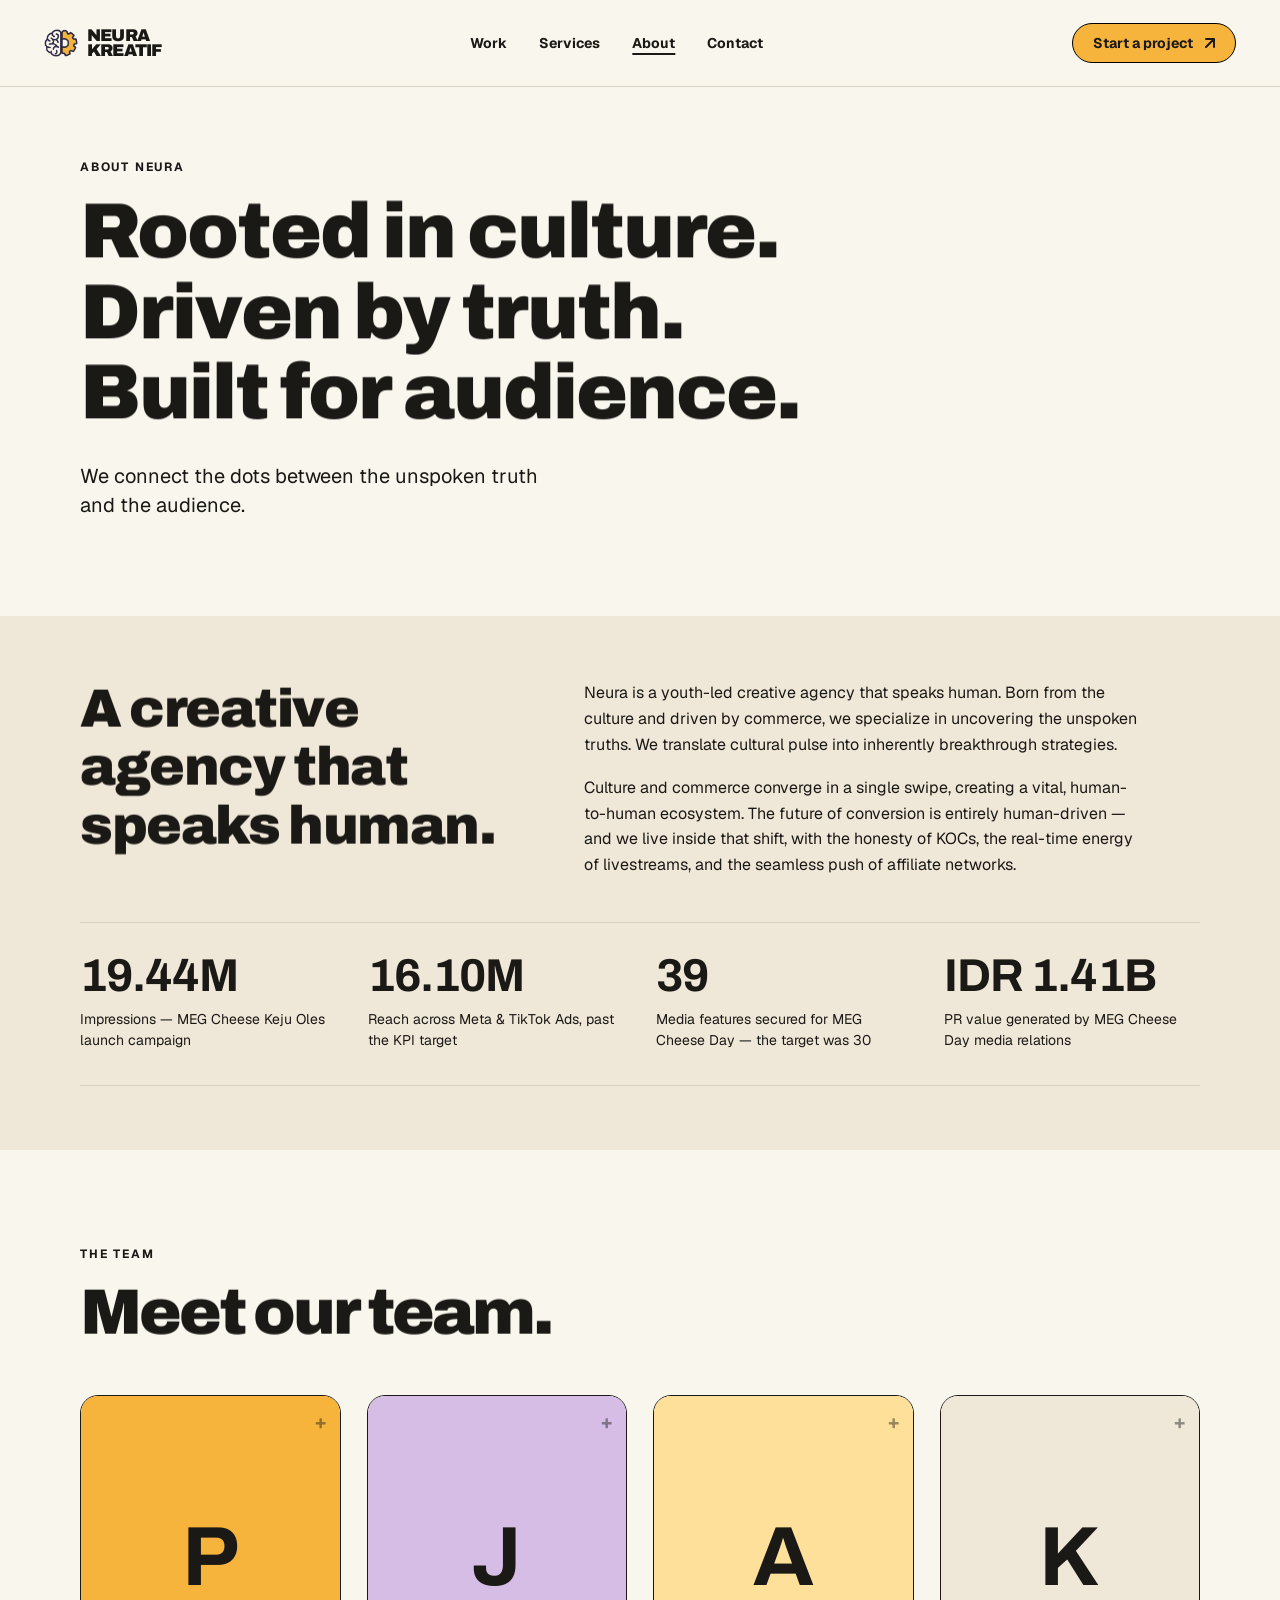
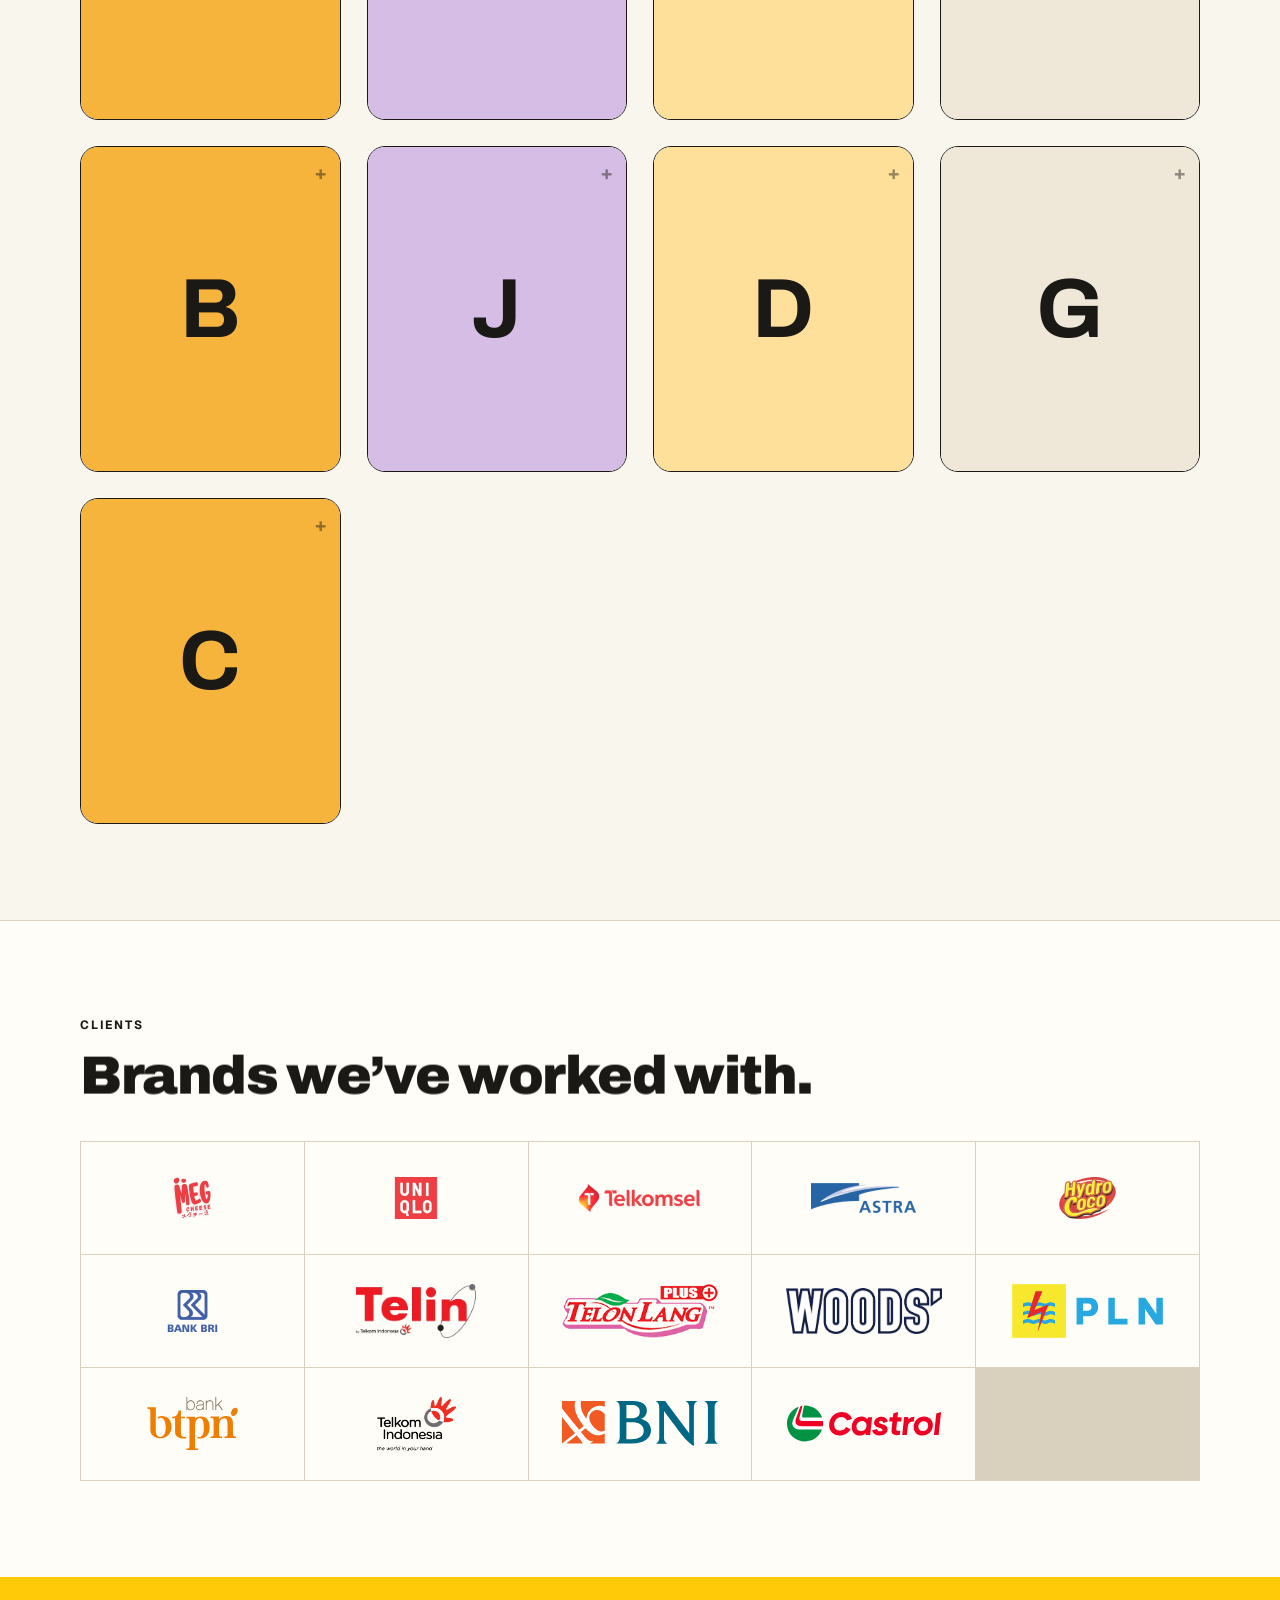
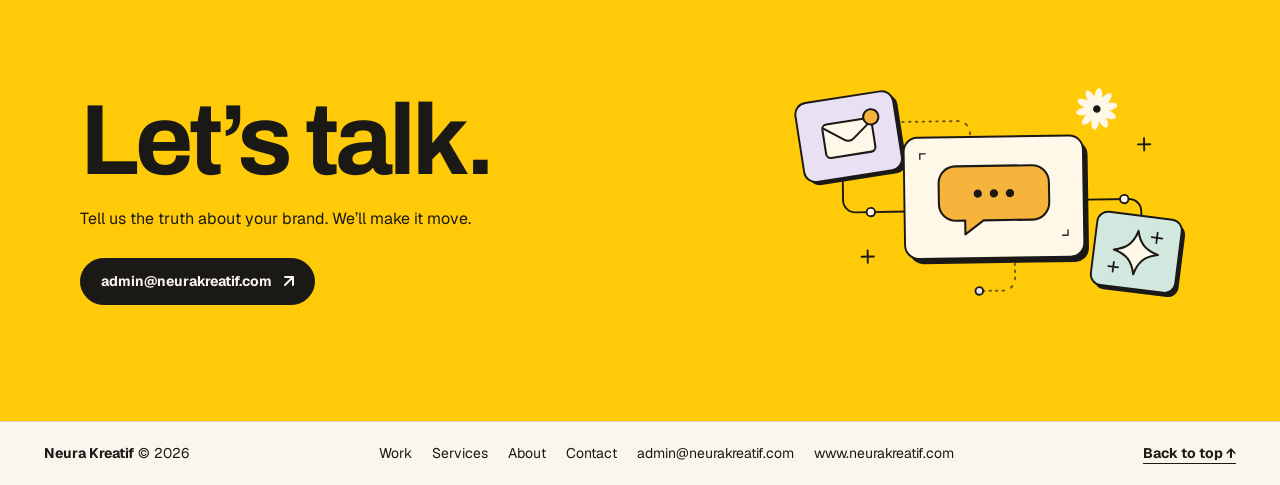
==== commit 94c88ca1: "v19: interactive About Neura manifesto (Paket Bold)" ====
--- a/about/index.html
+++ b/about/index.html
@@ -14,7 +14,7 @@
 
 <link rel="stylesheet" href="../assets/css/fonts.css?v=18">
 <link rel="stylesheet" href="../assets/css/tokens.css">
-<link rel="stylesheet" href="../assets/css/styles.css?v=18">
+<link rel="stylesheet" href="../assets/css/styles.css?v=19">
 </head>
 <body><div id="top"></div><header class="site-nav"><div class="bar">
 <a class="logo" href="../index.html"><img src="../assets/img/logo-mark.png" alt="Neura Kreatif logo"><span class="word">NEURA<br>KREATIF</span></a>
@@ -46,7 +46,7 @@
 <div class="stat"><div class="num">IDR 1.41B</div><div class="cap">PR value generated by MEG Cheese Day media relations</div></div>
 </div>
 </div></section>
-<section class="band"><div class="wrap">
+<section class="band" id="team"><div class="wrap">
 <div class="sec-head"><div><p class="eyebrow">The team</p><h2 class="h1" style="margin-top:14px">Meet our team.</h2></div></div>
 <div class="team-grid"><figure class="member" tabindex="0" aria-label="Puput — Managing Director"><div class="member-photo"><span class="member-initial" style="background:#f6b43c">P</span><span class="member-plus">+</span></div><figcaption class="member-tag">Puput — Managing Director</figcaption></figure><figure class="member" tabindex="0" aria-label="Jody — Head of Digital Strategy"><div class="member-photo"><span class="member-initial" style="background:#d6bde5">J</span><span class="member-plus">+</span></div><figcaption class="member-tag">Jody — Head of Digital Strategy</figcaption></figure><figure class="member" tabindex="0" aria-label="Almira — Account Director"><div class="member-photo"><span class="member-initial" style="background:#ffe09a">A</span><span class="member-plus">+</span></div><figcaption class="member-tag">Almira — Account Director</figcaption></figure><figure class="member" tabindex="0" aria-label="Kukuh — Account Executive"><div class="member-photo"><span class="member-initial" style="background:#efe8d8">K</span><span class="member-plus">+</span></div><figcaption class="member-tag">Kukuh — Account Executive</figcaption></figure><figure class="member" tabindex="0" aria-label="Bram — Digital Strategist"><div class="member-photo"><span class="member-initial" style="background:#f6b43c">B</span><span class="member-plus">+</span></div><figcaption class="member-tag">Bram — Digital Strategist</figcaption></figure><figure class="member" tabindex="0" aria-label="Jidan — Graphic Designer"><div class="member-photo"><span class="member-initial" style="background:#d6bde5">J</span><span class="member-plus">+</span></div><figcaption class="member-tag">Jidan — Graphic Designer</figcaption></figure><figure class="member" tabindex="0" aria-label="Della — KOL Specialist"><div class="member-photo"><span class="member-initial" style="background:#ffe09a">D</span><span class="member-plus">+</span></div><figcaption class="member-tag">Della — KOL Specialist</figcaption></figure><figure class="member" tabindex="0" aria-label="Gita — Admin Sosmed"><div class="member-photo"><span class="member-initial" style="background:#efe8d8">G</span><span class="member-plus">+</span></div><figcaption class="member-tag">Gita — Admin Sosmed</figcaption></figure><figure class="member" tabindex="0" aria-label="Cynthia — Socmed Specialist & Content Creator"><div class="member-photo"><span class="member-initial" style="background:#f6b43c">C</span><span class="member-plus">+</span></div><figcaption class="member-tag">Cynthia — Socmed Specialist & Content Creator</figcaption></figure></div>
 </div></section>
--- a/assets/css/styles.css
+++ b/assets/css/styles.css
@@ -270,7 +270,7 @@
 
 /* — v15: accessibility + motion preferences — */
 :focus-visible{outline:3px solid var(--nk-ink);outline-offset:3px;border-radius:6px}
-@media (prefers-reduced-motion: reduce){.marquee{animation:none}}
+@media (prefers-reduced-motion: reduce){}
 @media(max-width:900px){
   .btn{min-height:44px}
   .nav-toggle{min-height:44px}
@@ -305,3 +305,48 @@
 .wl-7 .work-card,.wl-5 .work-card{height:100%}
 .wl-7 .work-card .media,.wl-5 .work-card .media{aspect-ratio:auto;flex:1;min-height:280px}
 .work-card .wc-desc{margin-top:12px;font-size:15px;line-height:1.55;color:#cfc8b8;max-width:420px}
+
+/* — v18: stats as an open full-width stripe (hairlines, no cells) — */
+.stats{display:grid;grid-template-columns:repeat(4,1fr);gap:32px;margin-top:44px;padding:30px 0 34px;border-top:1px solid var(--nk-line);border-bottom:1px solid var(--nk-line);border-left:none;border-right:none;background:transparent}
+.stat{background:transparent;padding:0;display:block}
+.stat .num{font-family:var(--nk-font-display);font-weight:700;font-size:clamp(34px,3.6vw,50px);line-height:1;letter-spacing:-.02em;color:var(--nk-yellow);white-space:nowrap}
+.stat .cap{margin-top:10px;font-size:14px;line-height:1.5;color:#e8e2d4;max-width:250px}
+.stats.light{background:transparent;border-color:var(--nk-line)}
+.stats.light .stat{background:transparent}
+.stats.light .stat .num{color:var(--nk-ink)}
+.stats.light .stat .cap{color:var(--nk-body)}
+@media(max-width:820px){.stats{grid-template-columns:repeat(2,1fr);gap:26px}}
+
+/* — v19: About Neura — interactive manifesto (Paket Bold) — */
+.mani-grid{display:grid;grid-template-columns:1.12fr .88fr;gap:56px;align-items:start;margin-top:20px}
+@media(max-width:900px){.mani-grid{grid-template-columns:1fr;gap:30px}}
+.mword{font:inherit;color:inherit;background:transparent;border:none;cursor:pointer;padding:0 .07em;margin:0 -.07em;border-radius:10px;text-decoration:underline;text-decoration-thickness:.07em;text-underline-offset:.14em;text-decoration-color:rgba(27,25,22,.35);transition:background .25s ease,text-decoration-color .25s ease}
+.mword:hover{text-decoration-color:var(--nk-ink)}
+.mw-culture.mw-on,.mw-culture:hover{background:var(--nk-yellow)}
+.mw-truth.mw-on,.mw-truth:hover{background:var(--nk-lilac)}
+.mw-audience.mw-on,.mw-audience:hover{background:var(--nk-sand)}
+.mani-panel{background:var(--nk-paper);border:1px solid var(--nk-ink);border-radius:18px;padding:28px;box-shadow:5px 7px 0 var(--nk-ink);min-height:196px}
+.mani-kicker{color:var(--nk-taupe)}
+.mani-def{margin-top:14px;font-size:19px;line-height:1.55;color:var(--nk-ink)}
+.mani-note{margin-top:14px;font-size:14px;line-height:1.55;color:var(--nk-body)}
+@keyframes maniFade{from{opacity:.25;transform:translateY(6px)}to{opacity:1;transform:translateY(0)}}
+.mani-swap .mani-def,.mani-swap .mani-note,.mani-swap .mani-kicker{animation:maniFade .35s ease both}
+@media (prefers-reduced-motion: reduce){.mani-swap .mani-def,.mani-swap .mani-note,.mani-swap .mani-kicker{animation:none}.mword{transition:none}}
+.mani-people{display:flex;align-items:center;gap:20px;flex-wrap:wrap;margin-top:46px;padding-top:30px;border-top:1px solid var(--nk-line)}
+.mani-avatars{display:flex;text-decoration:none;flex:none}
+.mani-avatars span{width:44px;height:44px;border-radius:50%;border:1px solid var(--nk-ink);display:flex;align-items:center;justify-content:center;font-weight:700;font-size:16px;margin-left:-10px;transition:transform .25s ease}
+.mani-avatars span:first-child{margin-left:0}
+.mani-avatars:hover span{transform:translateY(-4px)}
+.mani-proof{display:flex;flex-direction:column;gap:2px;margin-right:auto;min-width:220px}
+.mani-proof strong{font-size:15px}
+.mani-proof span{font-size:14px;color:var(--nk-body)}
+.mani-teasers{display:grid;grid-template-columns:repeat(3,1fr);gap:24px;margin-top:34px}
+@media(max-width:900px){.mani-teasers{grid-template-columns:1fr;gap:6px}}
+.mani-teaser{display:flex;gap:16px;align-items:flex-start;padding:18px 2px 6px;border-top:2px solid var(--nk-ink);text-decoration:none}
+.mani-teaser .mt-no{font-weight:700;font-size:12px;letter-spacing:1.8px;color:var(--nk-taupe);padding-top:4px}
+.mani-teaser .mt-txt{display:flex;flex-direction:column;gap:2px;margin-right:auto}
+.mani-teaser strong{font-size:17px}
+.mani-teaser small{font-size:14px;color:var(--nk-body)}
+.mani-teaser .arr{margin-top:7px;transition:transform .25s ease}
+.mani-teaser:hover strong{text-decoration:underline;text-underline-offset:5px;text-decoration-thickness:2px}
+.mani-teaser:hover .arr{transform:translate(2px,-2px)}
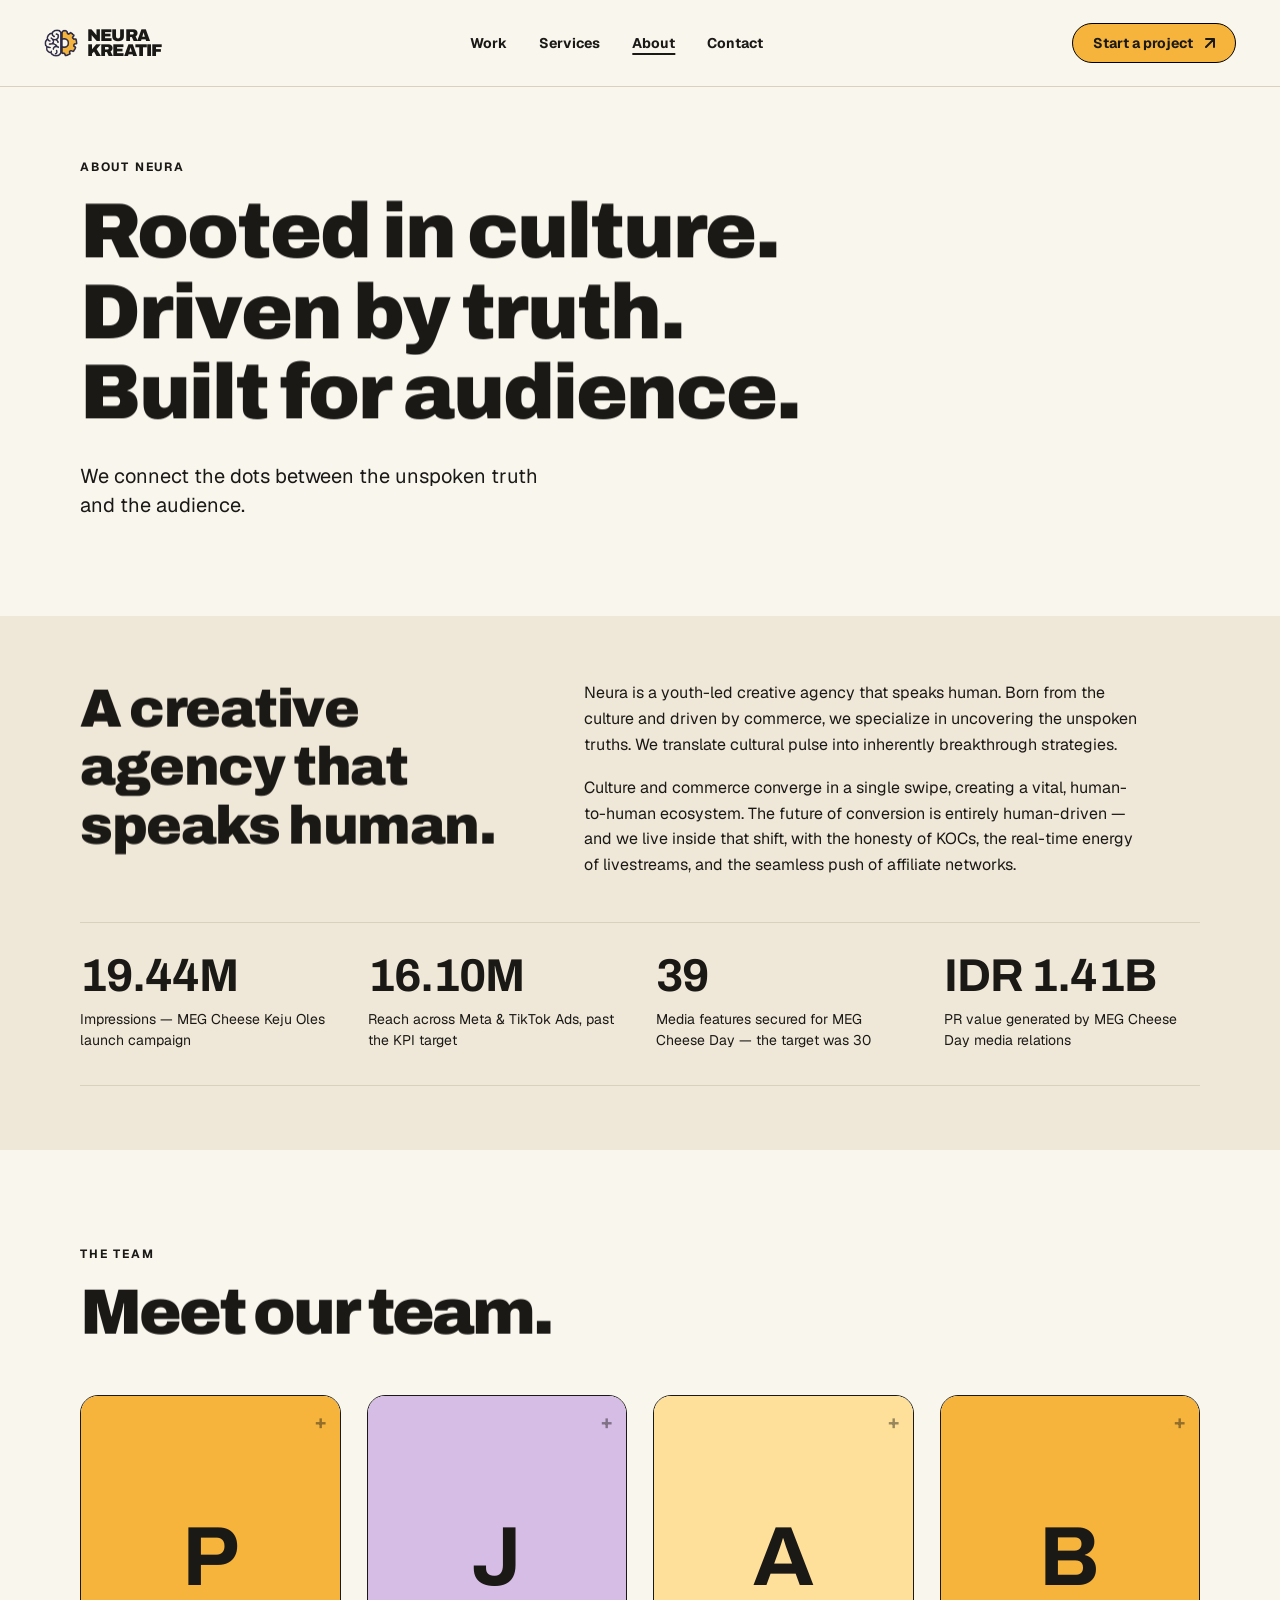
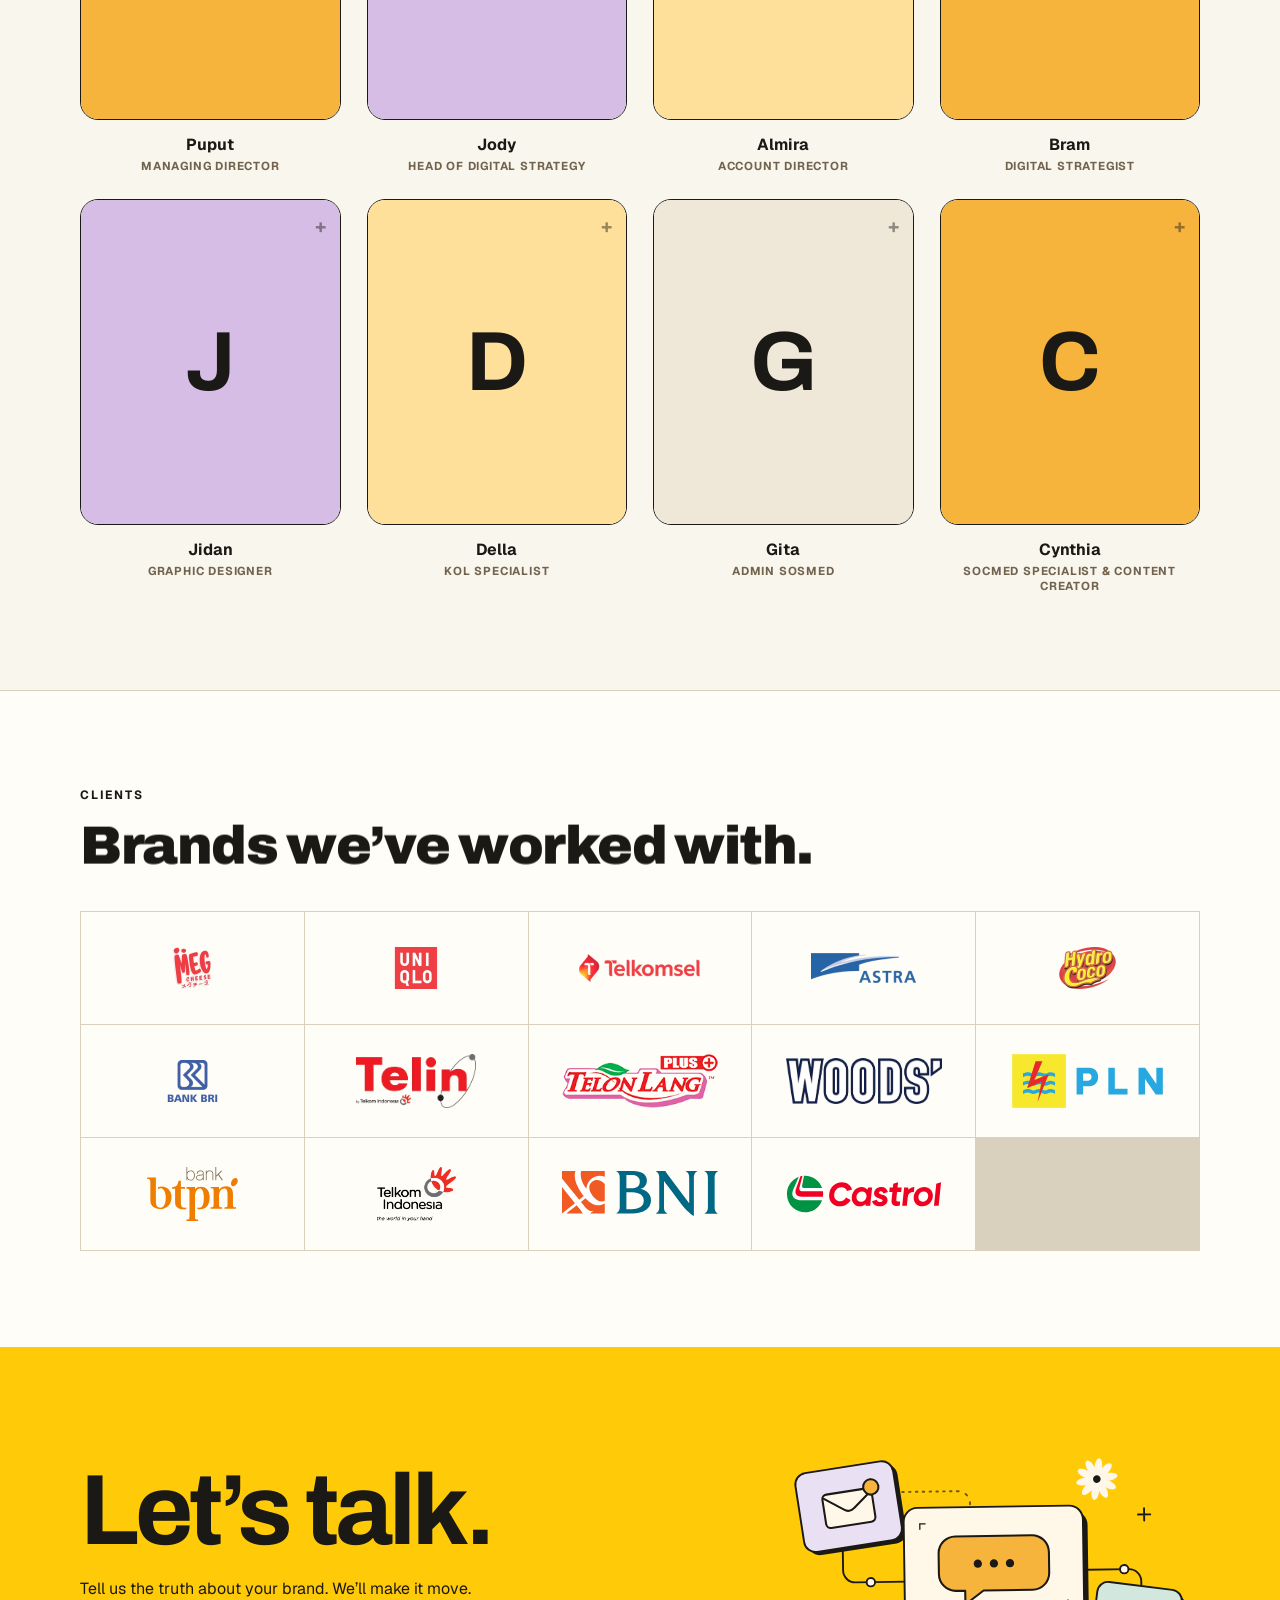
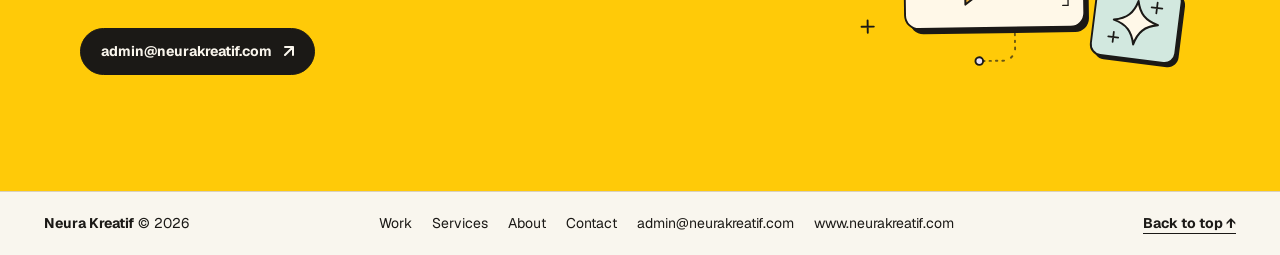
==== commit 7dc9d4fe: "v20: services list layout, team update (Kukuh removed, 8 people), manifesto click fix" ====
--- a/about/index.html
+++ b/about/index.html
@@ -12,9 +12,9 @@
 <meta property="og:image" content="https://jmustopa.github.io/neura-kreatif/assets/img/share.jpg">
 <meta name="twitter:card" content="summary_large_image">
 
-<link rel="stylesheet" href="../assets/css/fonts.css?v=18">
+<link rel="stylesheet" href="../assets/css/fonts.css?v=20">
 <link rel="stylesheet" href="../assets/css/tokens.css">
-<link rel="stylesheet" href="../assets/css/styles.css?v=19">
+<link rel="stylesheet" href="../assets/css/styles.css?v=20">
 </head>
 <body><div id="top"></div><header class="site-nav"><div class="bar">
 <a class="logo" href="../index.html"><img src="../assets/img/logo-mark.png" alt="Neura Kreatif logo"><span class="word">NEURA<br>KREATIF</span></a>
@@ -48,7 +48,7 @@
 </div></section>
 <section class="band" id="team"><div class="wrap">
 <div class="sec-head"><div><p class="eyebrow">The team</p><h2 class="h1" style="margin-top:14px">Meet our team.</h2></div></div>
-<div class="team-grid"><figure class="member" tabindex="0" aria-label="Puput — Managing Director"><div class="member-photo"><span class="member-initial" style="background:#f6b43c">P</span><span class="member-plus">+</span></div><figcaption class="member-tag">Puput — Managing Director</figcaption></figure><figure class="member" tabindex="0" aria-label="Jody — Head of Digital Strategy"><div class="member-photo"><span class="member-initial" style="background:#d6bde5">J</span><span class="member-plus">+</span></div><figcaption class="member-tag">Jody — Head of Digital Strategy</figcaption></figure><figure class="member" tabindex="0" aria-label="Almira — Account Director"><div class="member-photo"><span class="member-initial" style="background:#ffe09a">A</span><span class="member-plus">+</span></div><figcaption class="member-tag">Almira — Account Director</figcaption></figure><figure class="member" tabindex="0" aria-label="Kukuh — Account Executive"><div class="member-photo"><span class="member-initial" style="background:#efe8d8">K</span><span class="member-plus">+</span></div><figcaption class="member-tag">Kukuh — Account Executive</figcaption></figure><figure class="member" tabindex="0" aria-label="Bram — Digital Strategist"><div class="member-photo"><span class="member-initial" style="background:#f6b43c">B</span><span class="member-plus">+</span></div><figcaption class="member-tag">Bram — Digital Strategist</figcaption></figure><figure class="member" tabindex="0" aria-label="Jidan — Graphic Designer"><div class="member-photo"><span class="member-initial" style="background:#d6bde5">J</span><span class="member-plus">+</span></div><figcaption class="member-tag">Jidan — Graphic Designer</figcaption></figure><figure class="member" tabindex="0" aria-label="Della — KOL Specialist"><div class="member-photo"><span class="member-initial" style="background:#ffe09a">D</span><span class="member-plus">+</span></div><figcaption class="member-tag">Della — KOL Specialist</figcaption></figure><figure class="member" tabindex="0" aria-label="Gita — Admin Sosmed"><div class="member-photo"><span class="member-initial" style="background:#efe8d8">G</span><span class="member-plus">+</span></div><figcaption class="member-tag">Gita — Admin Sosmed</figcaption></figure><figure class="member" tabindex="0" aria-label="Cynthia — Socmed Specialist & Content Creator"><div class="member-photo"><span class="member-initial" style="background:#f6b43c">C</span><span class="member-plus">+</span></div><figcaption class="member-tag">Cynthia — Socmed Specialist & Content Creator</figcaption></figure></div>
+<div class="team-grid"><figure class="member" tabindex="0" aria-label="Puput — Managing Director"><div class="member-photo"><span class="member-initial" style="background:#f6b43c">P</span><span class="member-plus">+</span></div><figcaption class="member-tag"><strong>Puput</strong><span>Managing Director</span></figcaption></figure><figure class="member" tabindex="0" aria-label="Jody — Head of Digital Strategy"><div class="member-photo"><span class="member-initial" style="background:#d6bde5">J</span><span class="member-plus">+</span></div><figcaption class="member-tag"><strong>Jody</strong><span>Head of Digital Strategy</span></figcaption></figure><figure class="member" tabindex="0" aria-label="Almira — Account Director"><div class="member-photo"><span class="member-initial" style="background:#ffe09a">A</span><span class="member-plus">+</span></div><figcaption class="member-tag"><strong>Almira</strong><span>Account Director</span></figcaption></figure><figure class="member" tabindex="0" aria-label="Bram — Digital Strategist"><div class="member-photo"><span class="member-initial" style="background:#f6b43c">B</span><span class="member-plus">+</span></div><figcaption class="member-tag"><strong>Bram</strong><span>Digital Strategist</span></figcaption></figure><figure class="member" tabindex="0" aria-label="Jidan — Graphic Designer"><div class="member-photo"><span class="member-initial" style="background:#d6bde5">J</span><span class="member-plus">+</span></div><figcaption class="member-tag"><strong>Jidan</strong><span>Graphic Designer</span></figcaption></figure><figure class="member" tabindex="0" aria-label="Della — KOL Specialist"><div class="member-photo"><span class="member-initial" style="background:#ffe09a">D</span><span class="member-plus">+</span></div><figcaption class="member-tag"><strong>Della</strong><span>KOL Specialist</span></figcaption></figure><figure class="member" tabindex="0" aria-label="Gita — Admin Sosmed"><div class="member-photo"><span class="member-initial" style="background:#efe8d8">G</span><span class="member-plus">+</span></div><figcaption class="member-tag"><strong>Gita</strong><span>Admin Sosmed</span></figcaption></figure><figure class="member" tabindex="0" aria-label="Cynthia — Socmed Specialist & Content Creator"><div class="member-photo"><span class="member-initial" style="background:#f6b43c">C</span><span class="member-plus">+</span></div><figcaption class="member-tag"><strong>Cynthia</strong><span>Socmed Specialist & Content Creator</span></figcaption></figure></div>
 </div></section>
 <section class="band band-paper" style="border-top:1px solid var(--nk-line)"><div class="wrap">
 <p class="eyebrow">Clients</p>
--- a/assets/css/styles.css
+++ b/assets/css/styles.css
@@ -258,8 +258,9 @@
 .member-photo img{width:100%;height:100%;object-fit:cover;display:block;transition:transform .5s cubic-bezier(.16,.6,.24,1)}
 .member-initial{position:absolute;inset:0;display:flex;align-items:center;justify-content:center;font-family:var(--nk-font-display);font-size:84px;color:var(--nk-ink);transition:transform .5s cubic-bezier(.16,.6,.24,1)}
 .member-plus{position:absolute;top:10px;right:14px;font-size:20px;font-weight:700;color:var(--nk-ink);opacity:.45}
-.member-tag{position:absolute;left:50%;bottom:14px;transform:translate(-50%,10px);opacity:0;transition:all .35s cubic-bezier(.16,.6,.24,1);background:var(--nk-ink);color:var(--nk-cream-2);font-weight:700;font-size:11.5px;letter-spacing:.8px;text-transform:uppercase;padding:9px 16px;border-radius:999px;white-space:normal;max-width:92%;text-align:center;line-height:1.35;pointer-events:none;z-index:2}
-.member:hover .member-tag,.member:focus .member-tag,.member:focus-within .member-tag{opacity:1;transform:translate(-50%,0)}
+.member-tag{margin-top:14px;display:flex;flex-direction:column;align-items:center;gap:2px;text-align:center;line-height:1.35}
+.member-tag strong{font-size:16px;font-weight:700;color:var(--nk-ink)}
+.member-tag span{font-size:11.5px;font-weight:700;letter-spacing:.8px;text-transform:uppercase;color:var(--nk-taupe)}
 .member:hover .member-photo img,.member:hover .member-initial{transform:scale(1.05)}
 
 /* Hero supporting elements fade in after the headline (slabpixel-style) */
@@ -350,3 +351,19 @@
 .mani-teaser .arr{margin-top:7px;transition:transform .25s ease}
 .mani-teaser:hover strong{text-decoration:underline;text-underline-offset:5px;text-decoration-thickness:2px}
 .mani-teaser:hover .arr{transform:translate(2px,-2px)}
+
+/* — v20: Services — hero checks + service list rows (WOBL-style flow, NEURA identity) — */
+.svc-checks{display:flex;flex-wrap:wrap;gap:10px 28px;list-style:none;margin-top:26px;padding:0}
+.svc-checks li{display:flex;gap:9px;align-items:center;font-weight:700;font-size:14px}
+.svc-checks li::before{content:"\2713";width:19px;height:19px;flex:none;display:flex;align-items:center;justify-content:center;font-size:11px;font-weight:700;background:var(--nk-yellow);border:1px solid var(--nk-ink);border-radius:50%}
+.svc-row{display:grid;grid-template-columns:5fr 7fr;gap:48px;padding:46px 0;border-top:2px solid var(--nk-ink);scroll-margin-top:110px}
+.svc-row:last-child{border-bottom:2px solid var(--nk-ink)}
+.svc-no{font-weight:700;font-size:12px;letter-spacing:1.8px;color:var(--nk-taupe)}
+.svc-row-head h2{margin-top:12px}
+.svc-row-head .body-txt{margin-top:16px}
+.svc-list-rows{list-style:none;padding:0;display:grid;grid-template-columns:1fr 1fr;gap:0 36px;align-content:start}
+.svc-list-rows li{padding:14px 2px;border-top:1px solid var(--nk-line);font-weight:700;font-size:16px;display:flex;justify-content:space-between;align-items:baseline;gap:12px}
+.svc-list-rows li small{font-weight:400;font-size:13px;color:var(--nk-body);text-align:right;white-space:nowrap}
+@media(max-width:900px){.svc-row{grid-template-columns:1fr;gap:24px;padding:36px 0}}
+@media(max-width:560px){.svc-list-rows{grid-template-columns:1fr}}
+/* — v20: manifesto panel changes on click/focus only (hover is preview highlight only) — */
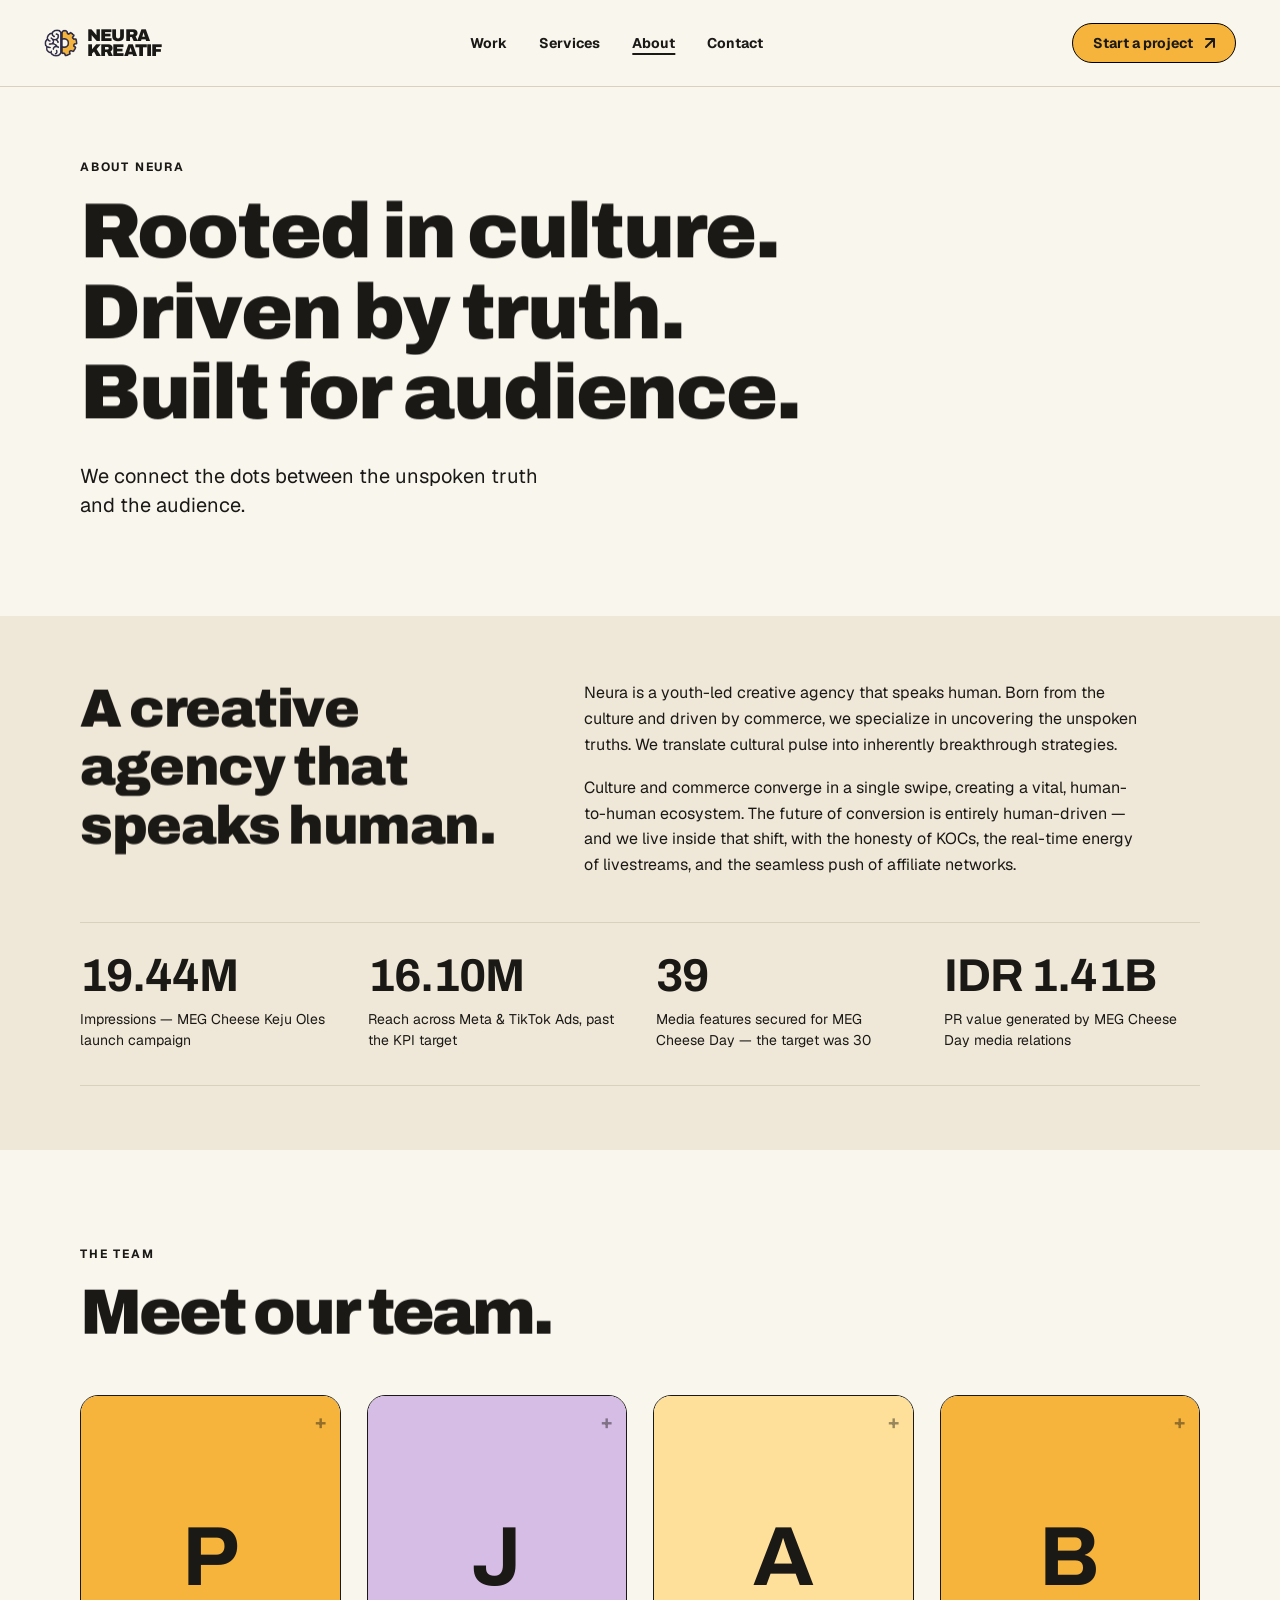
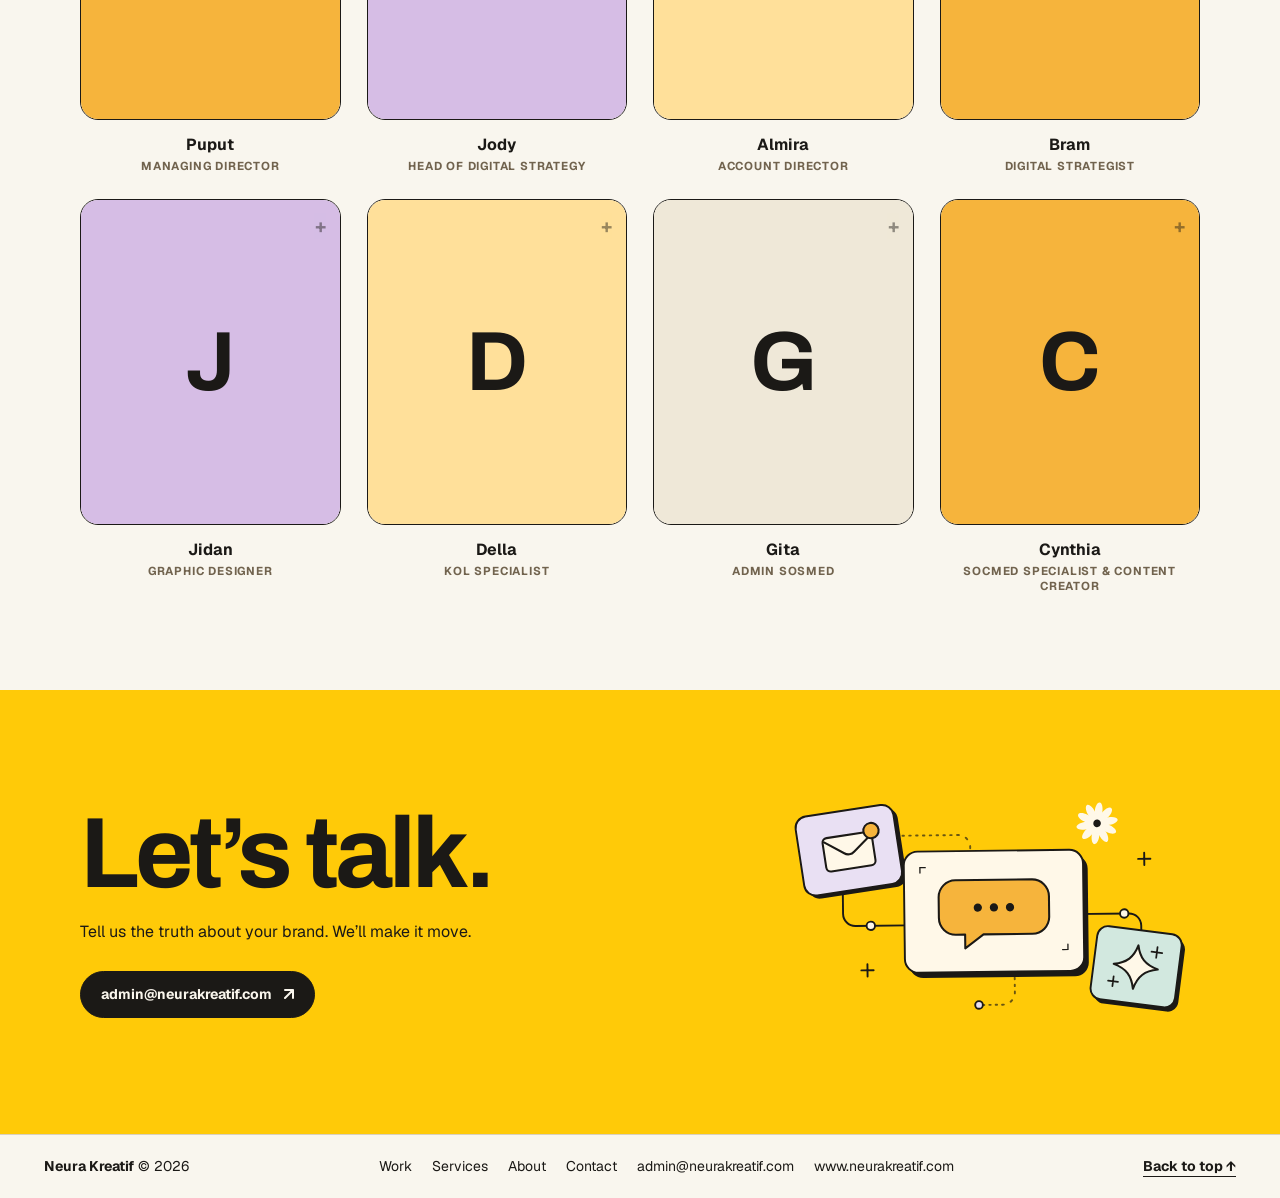
==== commit b4ddfab6: "v22: remove About clients section, move Work stats stripe into MEG Cheese social case" ====
--- a/about/index.html
+++ b/about/index.html
@@ -50,26 +50,7 @@
 <div class="sec-head"><div><p class="eyebrow">The team</p><h2 class="h1" style="margin-top:14px">Meet our team.</h2></div></div>
 <div class="team-grid"><figure class="member" tabindex="0" aria-label="Puput — Managing Director"><div class="member-photo"><span class="member-initial" style="background:#f6b43c">P</span><span class="member-plus">+</span></div><figcaption class="member-tag"><strong>Puput</strong><span>Managing Director</span></figcaption></figure><figure class="member" tabindex="0" aria-label="Jody — Head of Digital Strategy"><div class="member-photo"><span class="member-initial" style="background:#d6bde5">J</span><span class="member-plus">+</span></div><figcaption class="member-tag"><strong>Jody</strong><span>Head of Digital Strategy</span></figcaption></figure><figure class="member" tabindex="0" aria-label="Almira — Account Director"><div class="member-photo"><span class="member-initial" style="background:#ffe09a">A</span><span class="member-plus">+</span></div><figcaption class="member-tag"><strong>Almira</strong><span>Account Director</span></figcaption></figure><figure class="member" tabindex="0" aria-label="Bram — Digital Strategist"><div class="member-photo"><span class="member-initial" style="background:#f6b43c">B</span><span class="member-plus">+</span></div><figcaption class="member-tag"><strong>Bram</strong><span>Digital Strategist</span></figcaption></figure><figure class="member" tabindex="0" aria-label="Jidan — Graphic Designer"><div class="member-photo"><span class="member-initial" style="background:#d6bde5">J</span><span class="member-plus">+</span></div><figcaption class="member-tag"><strong>Jidan</strong><span>Graphic Designer</span></figcaption></figure><figure class="member" tabindex="0" aria-label="Della — KOL Specialist"><div class="member-photo"><span class="member-initial" style="background:#ffe09a">D</span><span class="member-plus">+</span></div><figcaption class="member-tag"><strong>Della</strong><span>KOL Specialist</span></figcaption></figure><figure class="member" tabindex="0" aria-label="Gita — Admin Sosmed"><div class="member-photo"><span class="member-initial" style="background:#efe8d8">G</span><span class="member-plus">+</span></div><figcaption class="member-tag"><strong>Gita</strong><span>Admin Sosmed</span></figcaption></figure><figure class="member" tabindex="0" aria-label="Cynthia — Socmed Specialist & Content Creator"><div class="member-photo"><span class="member-initial" style="background:#f6b43c">C</span><span class="member-plus">+</span></div><figcaption class="member-tag"><strong>Cynthia</strong><span>Socmed Specialist & Content Creator</span></figcaption></figure></div>
 </div></section>
-<section class="band band-paper" style="border-top:1px solid var(--nk-line)"><div class="wrap">
-<p class="eyebrow">Clients</p>
-<h2 class="h2" style="margin-top:14px">Brands we&rsquo;ve worked with.</h2>
-<div class="client-wall" style="margin-top:36px">
-<div class="cell"><img loading="lazy" src="../assets/img/client-meg.png" alt="MEG"></div>
-<div class="cell"><img loading="lazy" src="../assets/img/client-uniqlo.png" alt="Uniqlo"></div>
-<div class="cell"><img loading="lazy" src="../assets/img/client-telkomsel.png" alt="Telkomsel"></div>
-<div class="cell"><img loading="lazy" src="../assets/img/client-astra.png" alt="Astra"></div>
-<div class="cell"><img loading="lazy" src="../assets/img/client-hydrococo.png" alt="Hydro Coco"></div>
-<div class="cell"><img loading="lazy" src="../assets/img/client-bri.png" alt="Bank BRI"></div>
-<div class="cell"><img loading="lazy" src="../assets/img/client-telin.png" alt="Telin"></div>
-<div class="cell"><img loading="lazy" src="../assets/img/client-telonlang.png" alt="Telon Lang"></div>
-<div class="cell"><img loading="lazy" src="../assets/img/client-woods.png" alt="WOODS'"></div>
-<div class="cell"><img loading="lazy" src="../assets/img/client-pln.svg" alt="PLN"></div>
-<div class="cell"><img loading="lazy" src="../assets/img/client-btpn.svg" alt="btpn"></div>
-<div class="cell"><img loading="lazy" src="../assets/img/client-telkomindonesia.png" alt="Telkom Indonesia"></div>
-<div class="cell"><img loading="lazy" src="../assets/img/client-bni.svg" alt="BNI"></div>
-<div class="cell"><img loading="lazy" src="../assets/img/client-castrol.svg" alt="Castrol"></div>
-
-</div></div></section><section class="band band-yellow"><div class="wrap"><div class="cta-inner">
+<section class="band band-yellow"><div class="wrap"><div class="cta-inner">
 <div><div class="display-xl">Let&rsquo;s talk.</div>
 <p style="margin-top:18px;max-width:420px">Tell us the truth about your brand. We&rsquo;ll make it move.</p>
 <a class="email-pill" href="mailto:admin@neurakreatif.com" style="margin-top:26px">admin@neurakreatif.com <svg class="arr" viewBox="0 0 10 10" fill="none" aria-hidden="true"><path d="M9 9V1H1M9 1L1 9" stroke="currentColor" stroke-width="2" stroke-linecap="round" stroke-linejoin="round"/></svg></a></div>
--- a/assets/css/styles.css
+++ b/assets/css/styles.css
@@ -367,3 +367,7 @@
 @media(max-width:900px){.svc-row{grid-template-columns:1fr;gap:24px;padding:36px 0}}
 @media(max-width:560px){.svc-list-rows{grid-template-columns:1fr}}
 /* — v20: manifesto panel changes on click/focus only (hover is preview highlight only) — */
+
+/* — v21: Services hero lead — wide, two lines on desktop, proportional to the display headline — */
+.svc-lead{max-width:980px}
+@media(max-width:900px){.svc-lead{max-width:640px}}
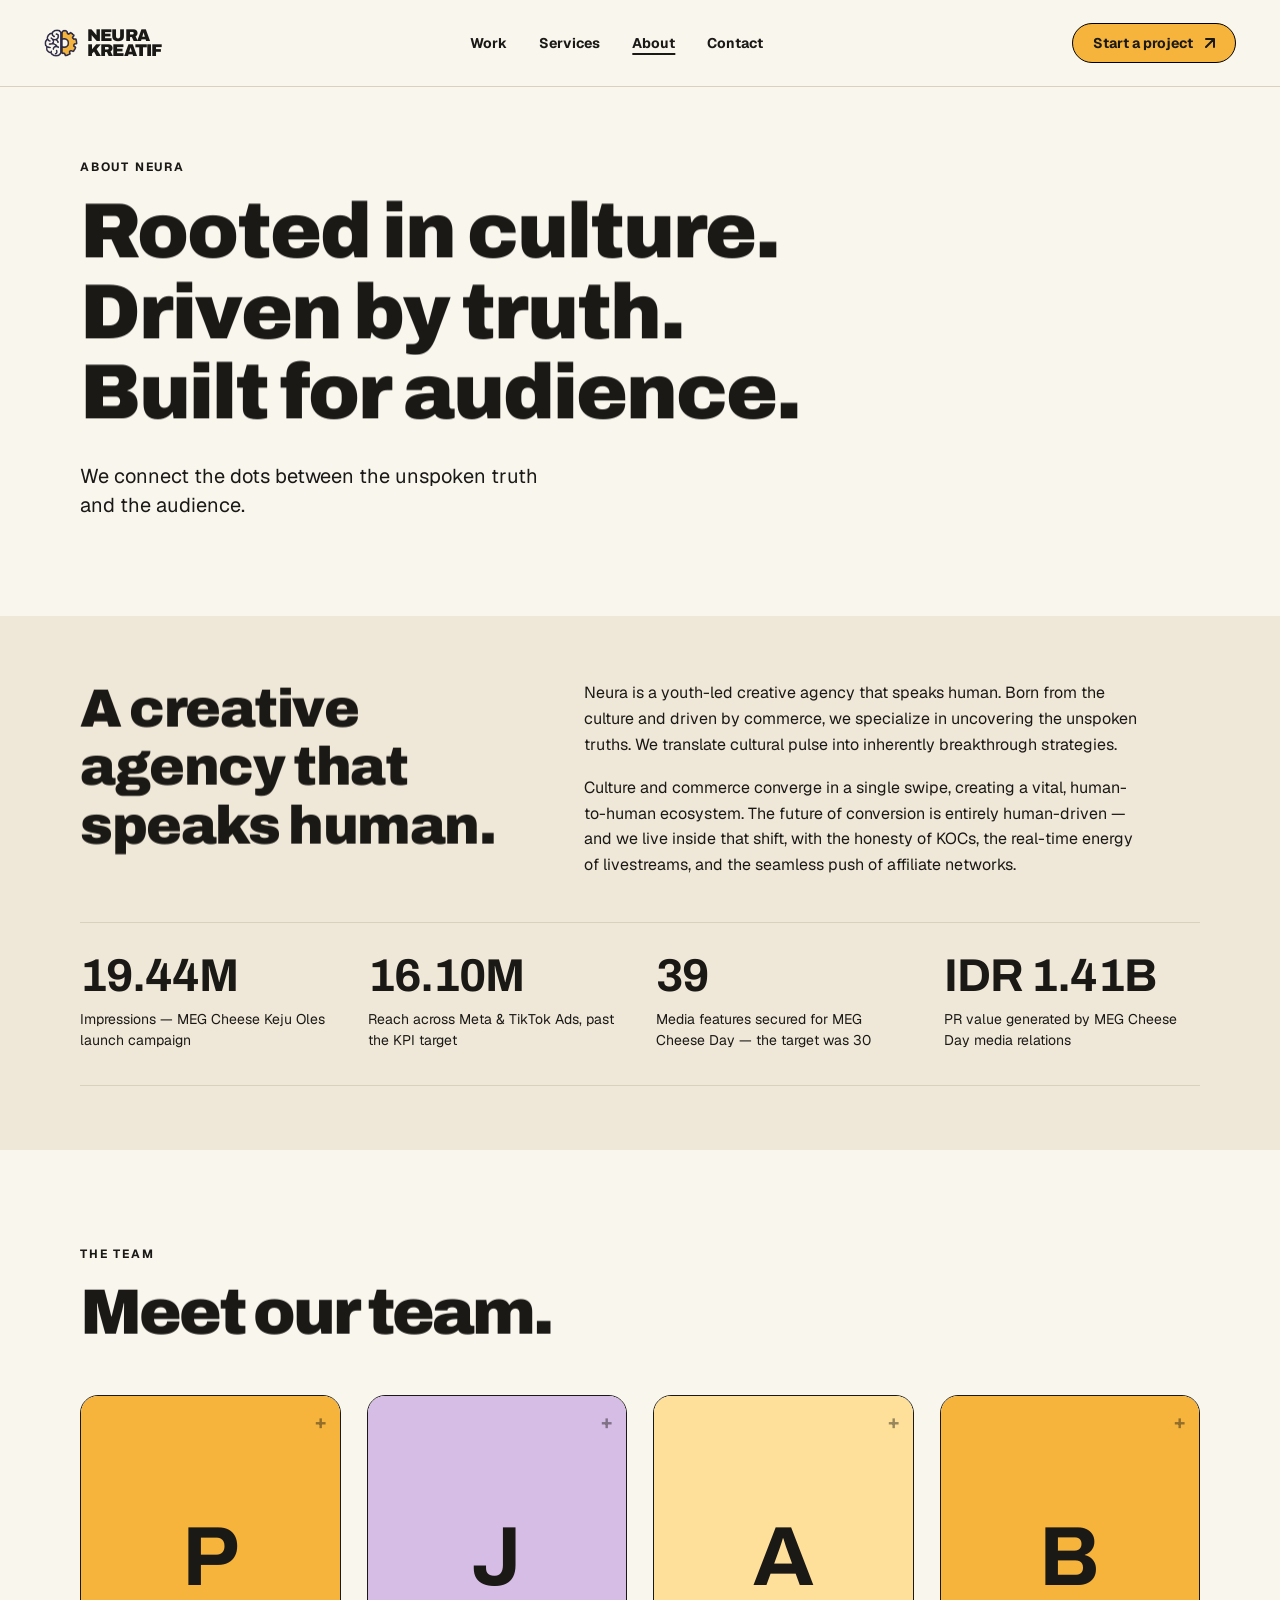
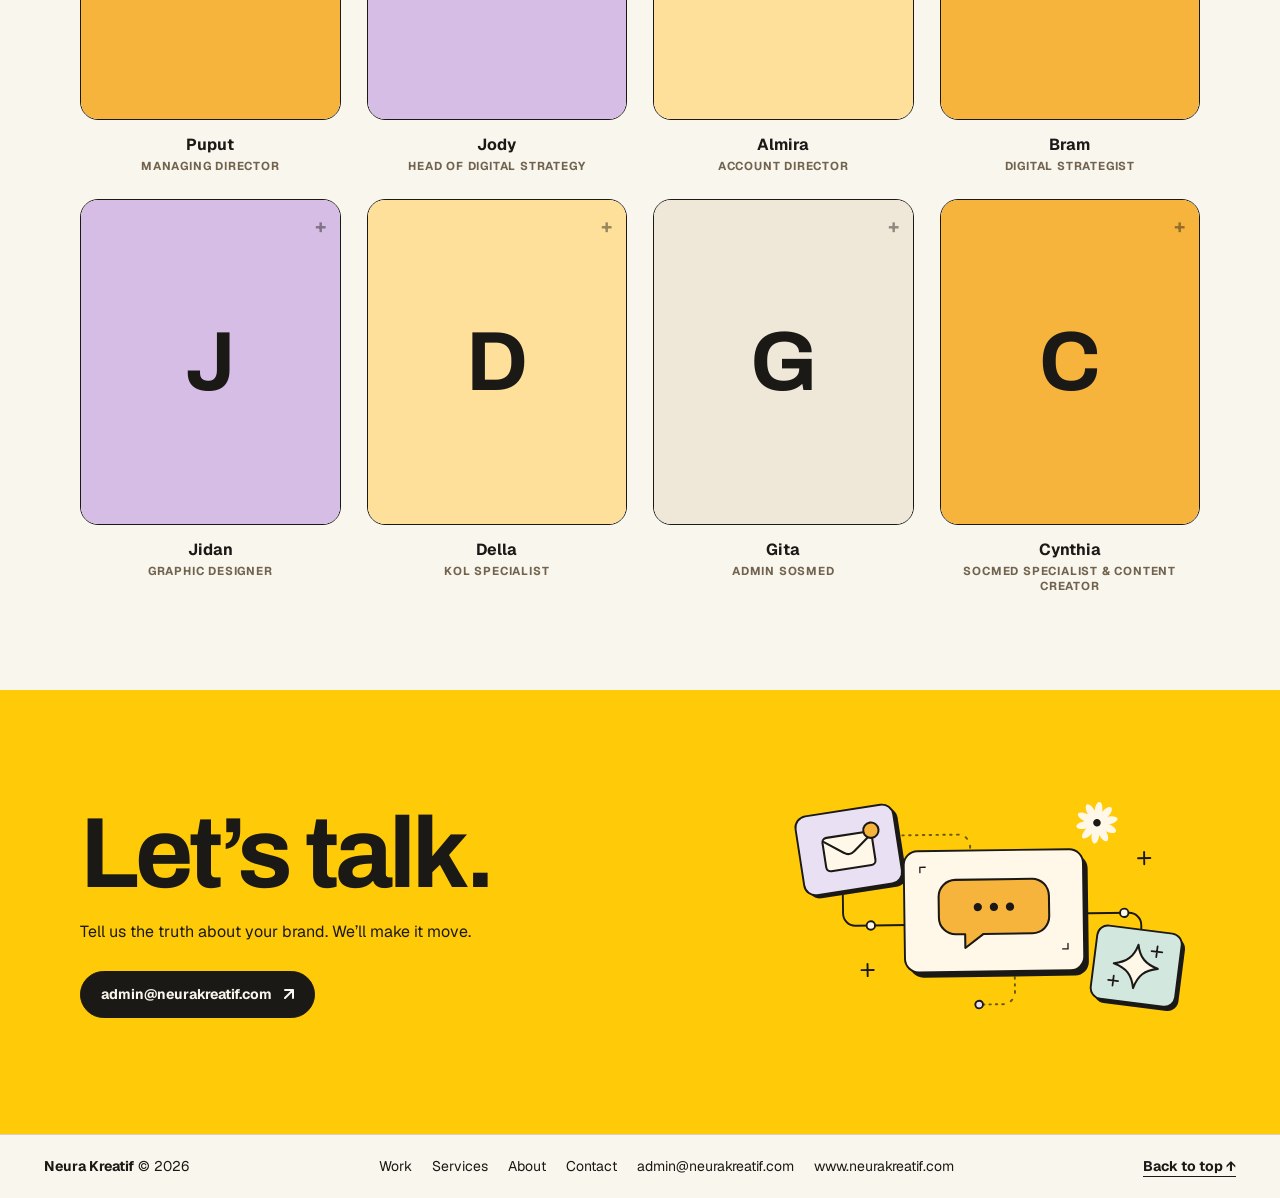
==== commit 8443c7c3: "v23: results section icons + panel, next-case frames, orphan wrapping fix" ====
--- a/about/index.html
+++ b/about/index.html
@@ -14,7 +14,7 @@
 
 <link rel="stylesheet" href="../assets/css/fonts.css?v=20">
 <link rel="stylesheet" href="../assets/css/tokens.css">
-<link rel="stylesheet" href="../assets/css/styles.css?v=20">
+<link rel="stylesheet" href="../assets/css/styles.css?v=23">
 </head>
 <body><div id="top"></div><header class="site-nav"><div class="bar">
 <a class="logo" href="../index.html"><img src="../assets/img/logo-mark.png" alt="Neura Kreatif logo"><span class="word">NEURA<br>KREATIF</span></a>
--- a/assets/css/styles.css
+++ b/assets/css/styles.css
@@ -371,3 +371,18 @@
 /* — v21: Services hero lead — wide, two lines on desktop, proportional to the display headline — */
 .svc-lead{max-width:980px}
 @media(max-width:900px){.svc-lead{max-width:640px}}
+
+/* — v23: orphan control — pretty wrapping for prose, balanced headings — */
+p,.body-txt,.lead,.cap,.stack-desc,.svc-desc,.t-quote,.mani-def,.mani-note,.scap,.wc-desc,.svc-row-head .body-txt{text-wrap:pretty}
+h2,h3,.display-xl{text-wrap:balance}
+/* — v23: case Results — retainer stat icons + partnership panel (separates the two stat groups) — */
+.stat-ico{width:42px;height:42px;border:1px solid var(--nk-sand);border-radius:50%;display:flex;align-items:center;justify-content:center;margin-bottom:16px}
+.stat-ico svg{width:21px;height:21px;display:block}
+.partner-panel{background:var(--nk-paper);color:var(--nk-ink);border-radius:18px;padding:30px 32px 8px;margin-top:46px}
+.partner-panel .stats{border-top:none;border-bottom:none;margin-top:4px;padding:18px 0 26px}
+.partner-panel .stat .num{color:var(--nk-ink)}
+.partner-panel .stat .cap{color:var(--nk-body)}
+@media(max-width:640px){.partner-panel{padding:24px 20px 4px}}
+/* — v23: Next case — rounded frame on all case pages — */
+.next-frame{border:1px solid var(--nk-ink);border-radius:24px;background:var(--nk-paper);padding:42px 46px;display:flex;justify-content:space-between;align-items:center;gap:24px;flex-wrap:wrap;box-shadow:5px 7px 0 var(--nk-ink)}
+@media(max-width:640px){.next-frame{padding:28px 24px}}
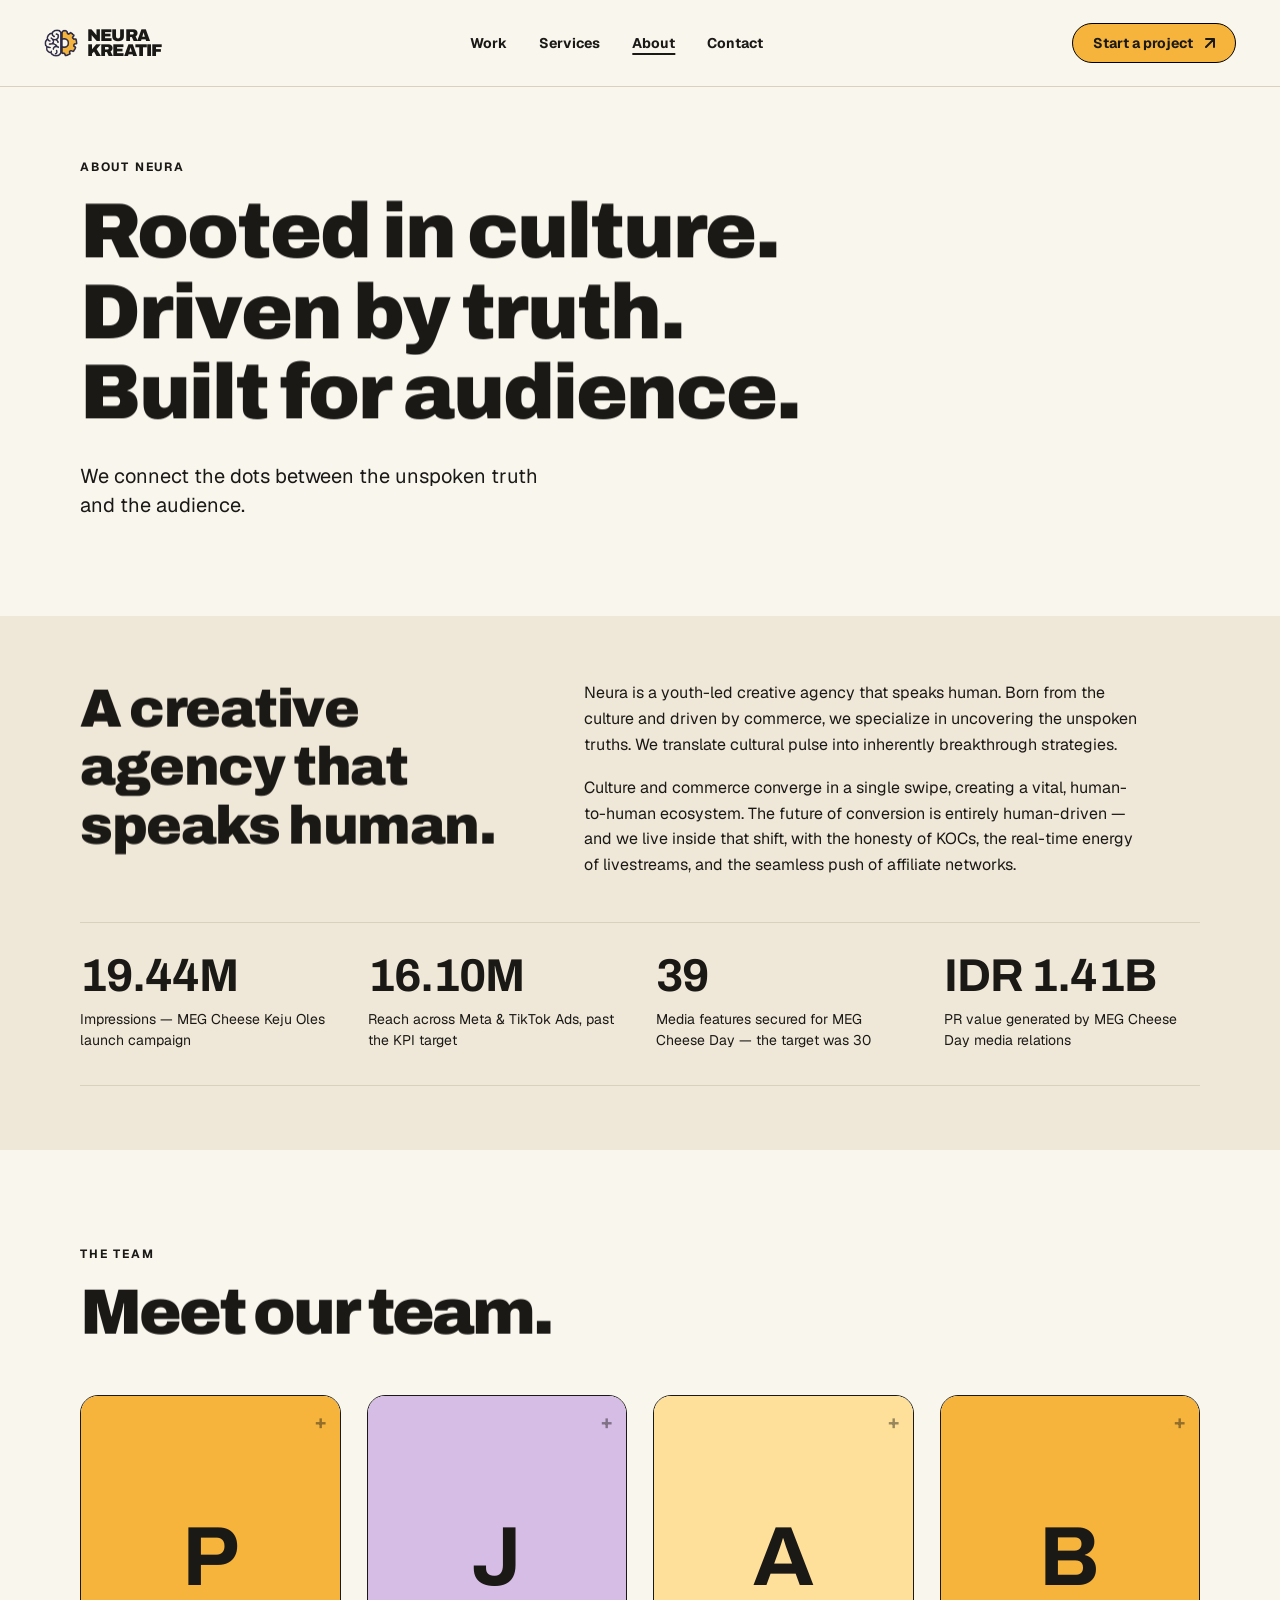
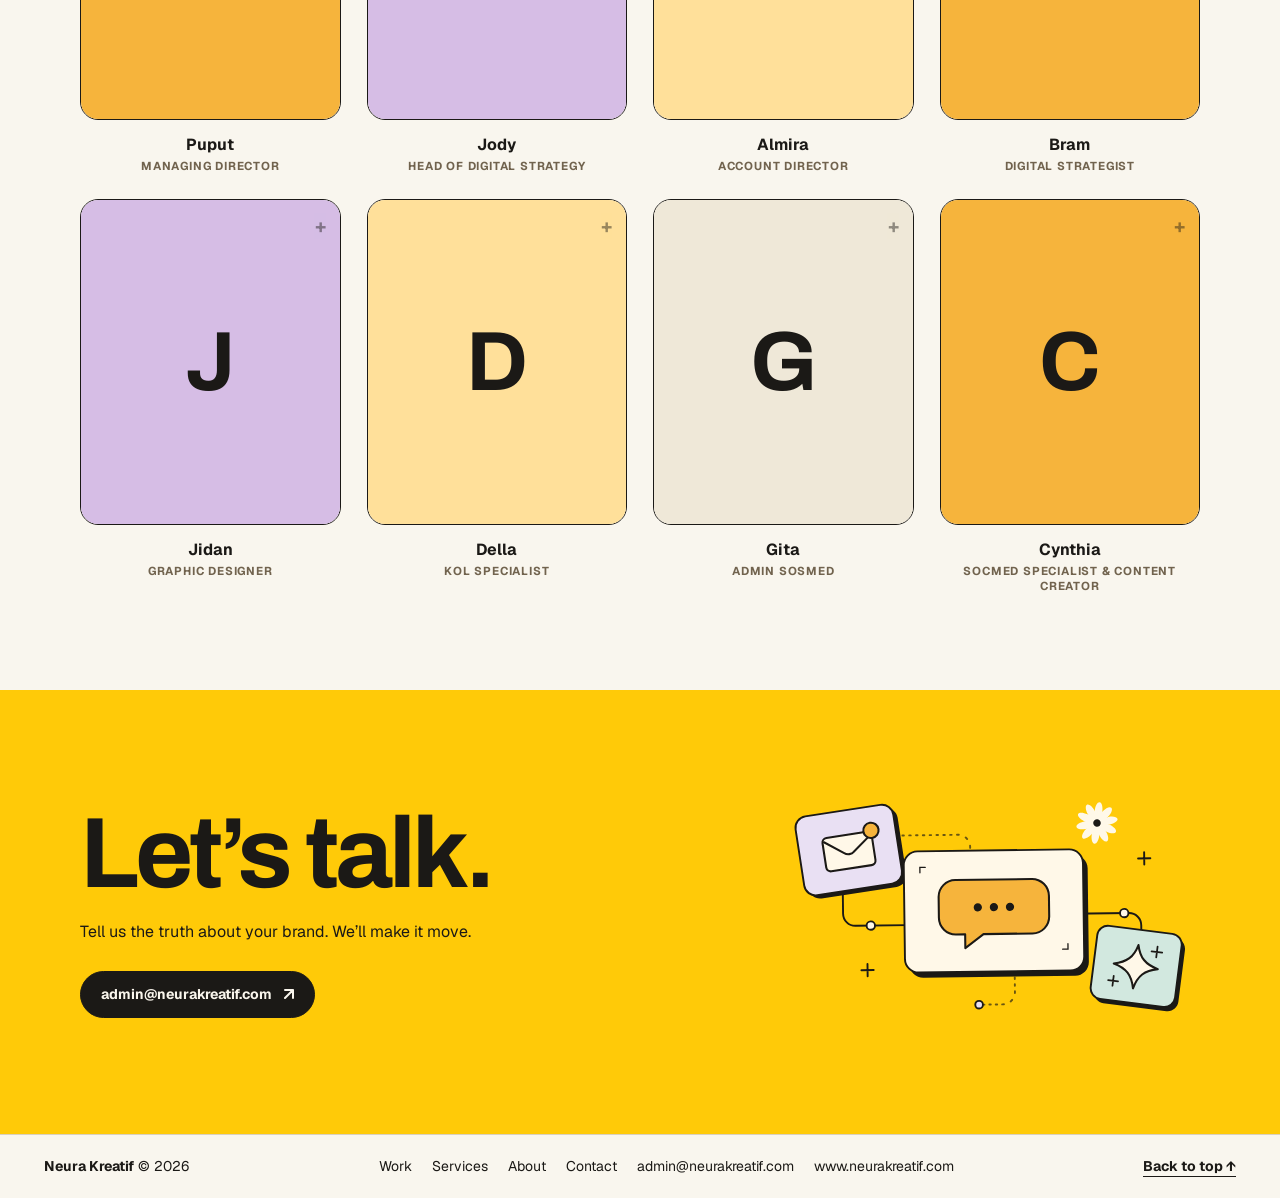
==== commit 67fa8668: "v25: team label back to hover reveal, two-line name/title format" ====
--- a/about/index.html
+++ b/about/index.html
@@ -12,9 +12,9 @@
 <meta property="og:image" content="https://jmustopa.github.io/neura-kreatif/assets/img/share.jpg">
 <meta name="twitter:card" content="summary_large_image">
 
-<link rel="stylesheet" href="../assets/css/fonts.css?v=20">
+<link rel="stylesheet" href="../assets/css/fonts.css?v=25">
 <link rel="stylesheet" href="../assets/css/tokens.css">
-<link rel="stylesheet" href="../assets/css/styles.css?v=23">
+<link rel="stylesheet" href="../assets/css/styles.css?v=25">
 </head>
 <body><div id="top"></div><header class="site-nav"><div class="bar">
 <a class="logo" href="../index.html"><img src="../assets/img/logo-mark.png" alt="Neura Kreatif logo"><span class="word">NEURA<br>KREATIF</span></a>
--- a/assets/css/styles.css
+++ b/assets/css/styles.css
@@ -386,3 +386,6 @@
 /* — v23: Next case — rounded frame on all case pages — */
 .next-frame{border:1px solid var(--nk-ink);border-radius:24px;background:var(--nk-paper);padding:42px 46px;display:flex;justify-content:space-between;align-items:center;gap:24px;flex-wrap:wrap;box-shadow:5px 7px 0 var(--nk-ink)}
 @media(max-width:640px){.next-frame{padding:28px 24px}}
+
+/* — v24: How We Work step cards on the black band — dark text on the paper cards (was inheriting white) — */
+.band-black .step{color:var(--nk-ink)}
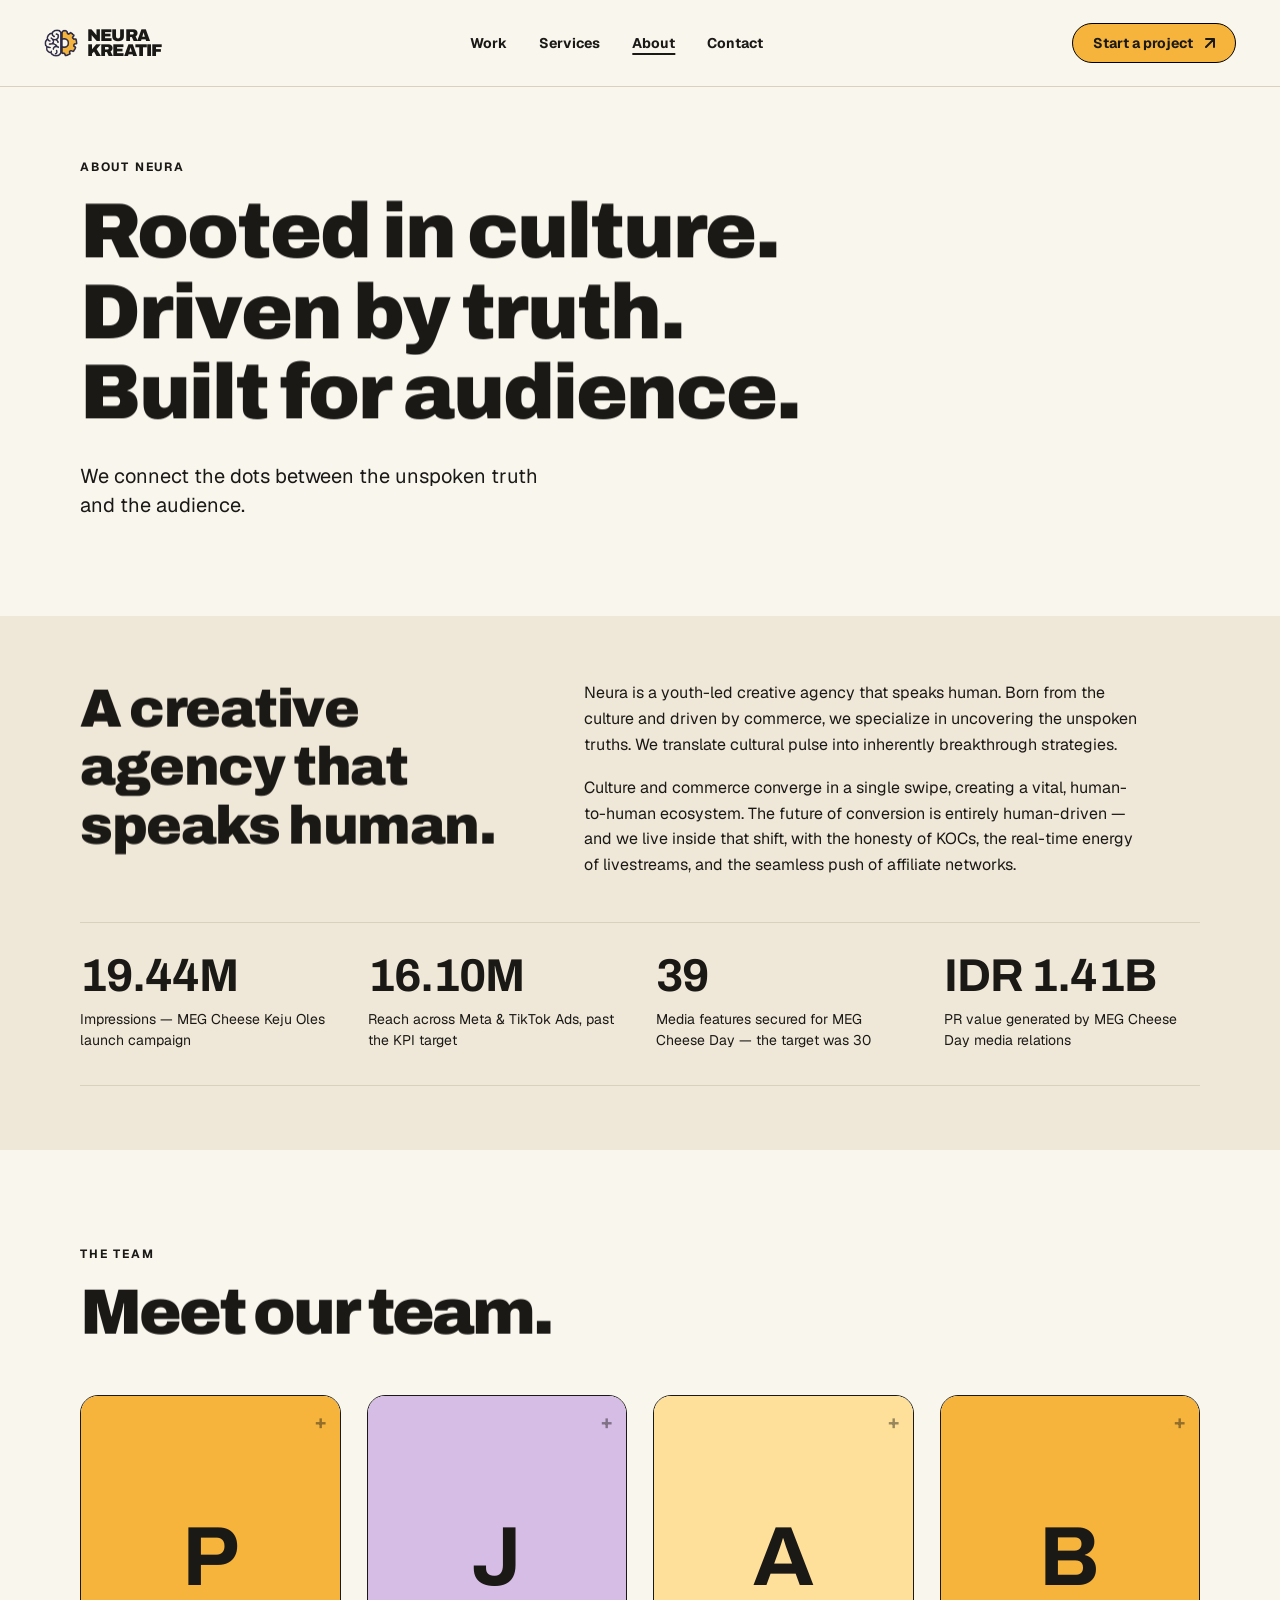
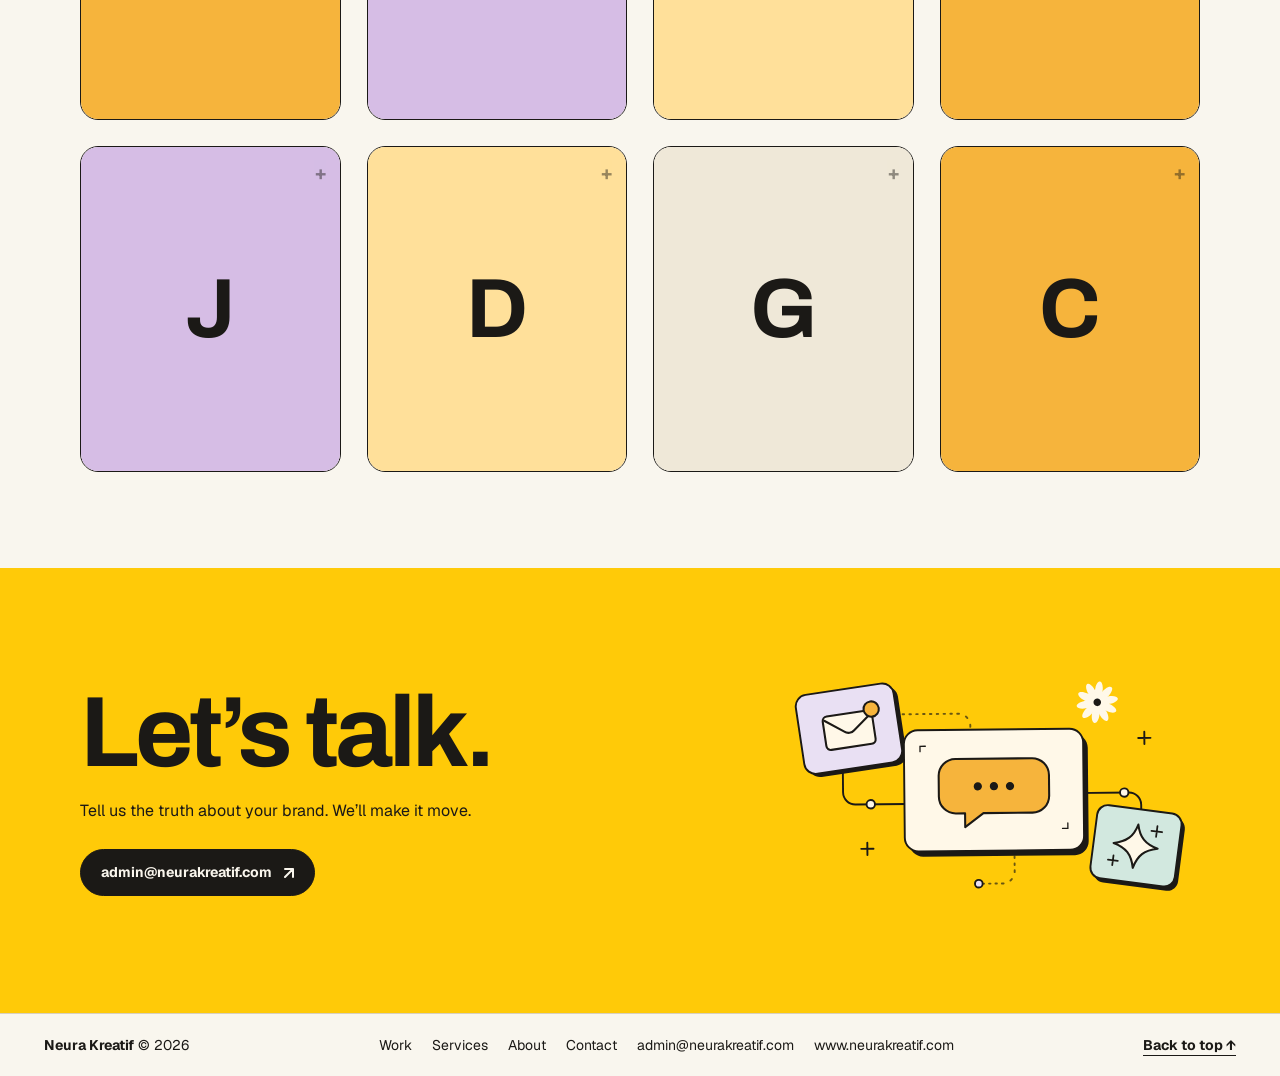
==== commit 7eea9740: "v29: eyebrow optical alignment — labels flush with headline ink" ====
--- a/about/index.html
+++ b/about/index.html
@@ -14,7 +14,7 @@
 
 <link rel="stylesheet" href="../assets/css/fonts.css?v=25">
 <link rel="stylesheet" href="../assets/css/tokens.css">
-<link rel="stylesheet" href="../assets/css/styles.css?v=25">
+<link rel="stylesheet" href="../assets/css/styles.css?v=29">
 </head>
 <body><div id="top"></div><header class="site-nav"><div class="bar">
 <a class="logo" href="../index.html"><img src="../assets/img/logo-mark.png" alt="Neura Kreatif logo"><span class="word">NEURA<br>KREATIF</span></a>
--- a/assets/css/styles.css
+++ b/assets/css/styles.css
@@ -258,9 +258,10 @@
 .member-photo img{width:100%;height:100%;object-fit:cover;display:block;transition:transform .5s cubic-bezier(.16,.6,.24,1)}
 .member-initial{position:absolute;inset:0;display:flex;align-items:center;justify-content:center;font-family:var(--nk-font-display);font-size:84px;color:var(--nk-ink);transition:transform .5s cubic-bezier(.16,.6,.24,1)}
 .member-plus{position:absolute;top:10px;right:14px;font-size:20px;font-weight:700;color:var(--nk-ink);opacity:.45}
-.member-tag{margin-top:14px;display:flex;flex-direction:column;align-items:center;gap:2px;text-align:center;line-height:1.35}
-.member-tag strong{font-size:16px;font-weight:700;color:var(--nk-ink)}
-.member-tag span{font-size:11.5px;font-weight:700;letter-spacing:.8px;text-transform:uppercase;color:var(--nk-taupe)}
+.member-tag{position:absolute;left:50%;bottom:14px;transform:translate(-50%,10px);opacity:0;transition:all .35s cubic-bezier(.16,.6,.24,1);background:var(--nk-ink);border-radius:16px;padding:10px 18px;max-width:92%;z-index:2;pointer-events:none;display:flex;flex-direction:column;align-items:center;gap:1px;text-align:center;line-height:1.35}
+.member-tag strong{font-size:14px;font-weight:700;color:var(--nk-cream-2);white-space:nowrap}
+.member-tag span{font-size:10.5px;font-weight:700;letter-spacing:.8px;text-transform:uppercase;color:var(--nk-sand);text-align:center}
+.member:hover .member-tag,.member:focus .member-tag,.member:focus-within .member-tag{opacity:1;transform:translate(-50%,0)}
 .member:hover .member-photo img,.member:hover .member-initial{transform:scale(1.05)}
 
 /* Hero supporting elements fade in after the headline (slabpixel-style) */
@@ -389,3 +390,62 @@
 
 /* — v24: How We Work step cards on the black band — dark text on the paper cards (was inheriting white) — */
 .band-black .step{color:var(--nk-ink)}
+
+/* — v26: How We Work — snake/return timeline (Option B): 01→02→03, curve down to 04, dashed results return to 01 — */
+.loop-wrap{margin-top:48px}
+.loop-row1{display:grid;grid-template-columns:1fr auto 1fr auto 1fr;gap:14px;align-items:stretch}
+.loop-arrow{align-self:center;font-size:24px;font-weight:700;color:var(--nk-yellow)}
+.loop-curve{display:grid;grid-template-columns:1fr 1fr 1fr;gap:14px}
+.loop-curve-cell{grid-column:3;display:flex;justify-content:center;padding:4px 0 0}
+.loop-row2{display:grid;grid-template-columns:2fr 1fr;gap:14px;align-items:stretch}
+.loop-return{display:flex;flex-direction:column;justify-content:center;gap:12px;padding:10px 6px}
+.loop-return-label{font-weight:700;font-size:12px;letter-spacing:1.8px;text-transform:uppercase;color:var(--nk-sand)}
+.loop-return-line{width:100%;height:28px;display:block}
+.loop-return-up{display:flex;align-items:center;gap:10px;font-weight:700;font-size:14px;color:#fff}
+.loop-up-circle{width:30px;height:30px;flex:none;border:1px solid var(--nk-yellow);border-radius:50%;display:inline-flex;align-items:center;justify-content:center;color:var(--nk-yellow);font-size:15px}
+.loop-return-mobile{display:none}
+@media(max-width:900px){
+  .loop-row1{grid-template-columns:1fr}
+  .loop-arrow{transform:rotate(90deg);justify-self:center}
+  .loop-curve,.loop-return{display:none}
+  .loop-row2{grid-template-columns:1fr;margin-top:14px}
+  .loop-return-mobile{display:flex;align-items:center;gap:10px;margin-top:20px;font-weight:700;font-size:14px;color:#fff;border:1.5px dashed var(--nk-sand);border-radius:999px;padding:10px 18px;width:fit-content}
+}
+
+/* — v27: How We Work — Pinterest-model rail: fixed side text + sliding tall two-part cards (top text / bottom colour block) — */
+.hww-split{display:grid;grid-template-columns:minmax(280px,400px) 1fr;gap:48px;align-items:center}
+.hww-note{margin-top:26px;font-weight:700;font-size:12px;letter-spacing:1.8px;text-transform:uppercase;color:var(--nk-sand)}
+.hww-rail{overflow:hidden;-webkit-mask-image:linear-gradient(90deg,transparent,#000 4%,#000 97%,transparent);mask-image:linear-gradient(90deg,transparent,#000 4%,#000 97%,transparent)}
+.hww-track{display:flex;gap:18px;width:max-content;animation:hww-slide 42s linear infinite}
+@keyframes hww-slide{to{transform:translateX(calc(-50% - 9px))}}
+.hww-card{width:262px;flex:none;background:var(--nk-paper);border-radius:20px;overflow:hidden;color:var(--nk-ink);display:flex;flex-direction:column}
+.hww-top{padding:20px 20px 18px}
+.hww-meta{display:flex;justify-content:space-between;align-items:center}
+.hww-pill{background:var(--nk-beige);border-radius:999px;padding:5px 12px;font-size:11px;font-weight:700;letter-spacing:1.2px}
+.hww-arr{width:13px;height:13px;color:var(--nk-ink)}
+.hww-card h3{font-size:24px;margin-top:16px}
+.hww-card p{margin-top:8px;font-size:14.5px;line-height:1.55;color:var(--nk-body)}
+.hww-art{margin-top:auto;height:168px;background:var(--art);display:flex;align-items:center;justify-content:center}
+.hww-art span{font-family:var(--nk-display);font-weight:800;font-size:76px;letter-spacing:-2px;color:var(--nk-ink)}
+.hww-card-loop{background:var(--nk-ink);color:var(--nk-cream-2)}
+.hww-card-loop .hww-pill{background:var(--nk-yellow);color:var(--nk-ink)}
+.hww-card-loop .hww-arr{color:var(--nk-cream-2)}
+.hww-card-loop p{color:#cbbfa8}
+.hww-art-loop{background:var(--nk-ink)}
+.hww-art-loop span{color:var(--nk-yellow);font-size:84px}
+@media(max-width:900px){
+  .hww-split{grid-template-columns:1fr;gap:32px}
+  .hww-card{width:228px}
+  .hww-art{height:140px}
+}
+
+
+/* — v28: How We Work rail — user-dragged (no autoplay), seamless wrap, bleeds to the right viewport edge, NO fade masks — */
+body{overflow-x:clip}
+.hww-rail{overflow-x:auto;overflow-y:hidden;-webkit-mask-image:none;mask-image:none;cursor:grab;scrollbar-width:none;-webkit-overflow-scrolling:touch;margin-right:calc(-1 * (max(0px,(100vw - (var(--nk-container) + 2 * var(--nk-page-pad))) / 2) + var(--nk-page-pad)))}
+.hww-rail::-webkit-scrollbar{display:none}
+.hww-rail.dragging{cursor:grabbing}
+.hww-track{animation:none}
+.hww-art-loop svg{width:92px;height:92px;display:block}
+.hww-card{-webkit-user-select:none;user-select:none}
+.hww-card img{-webkit-user-drag:none}
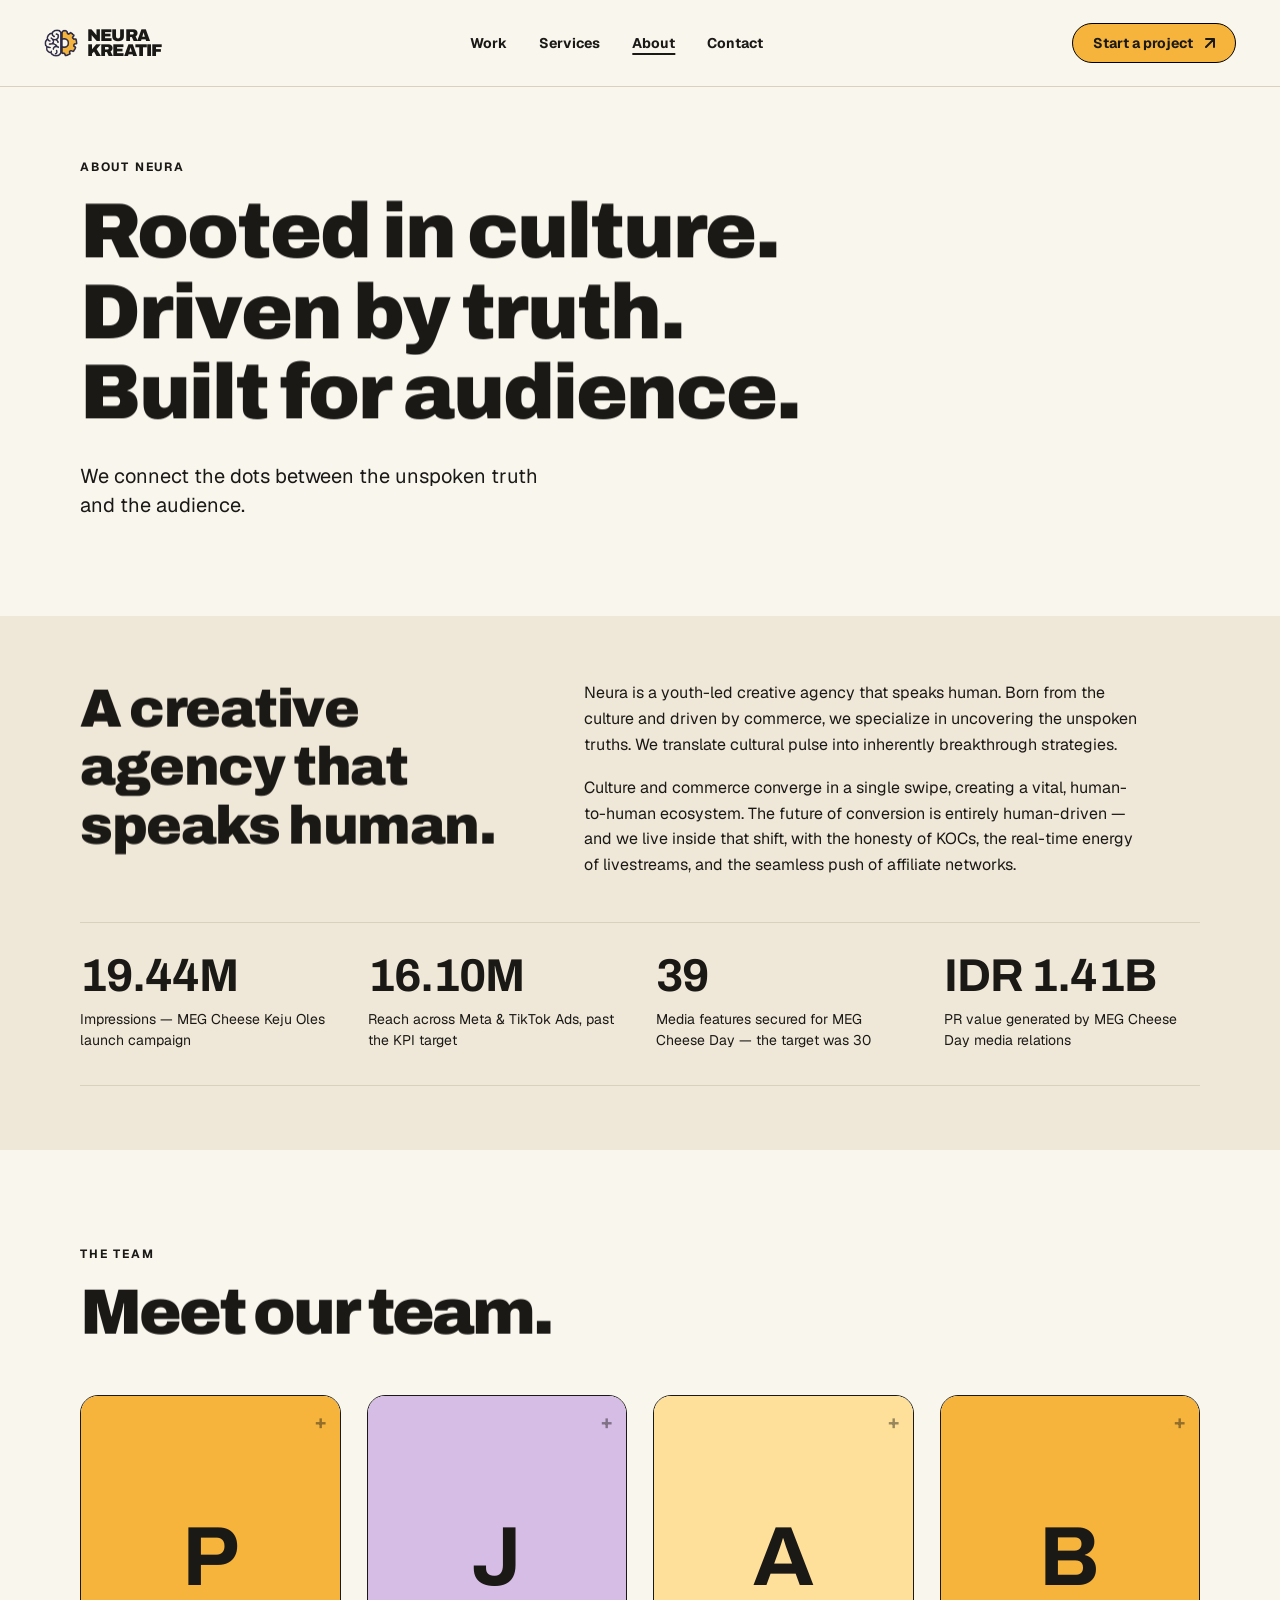
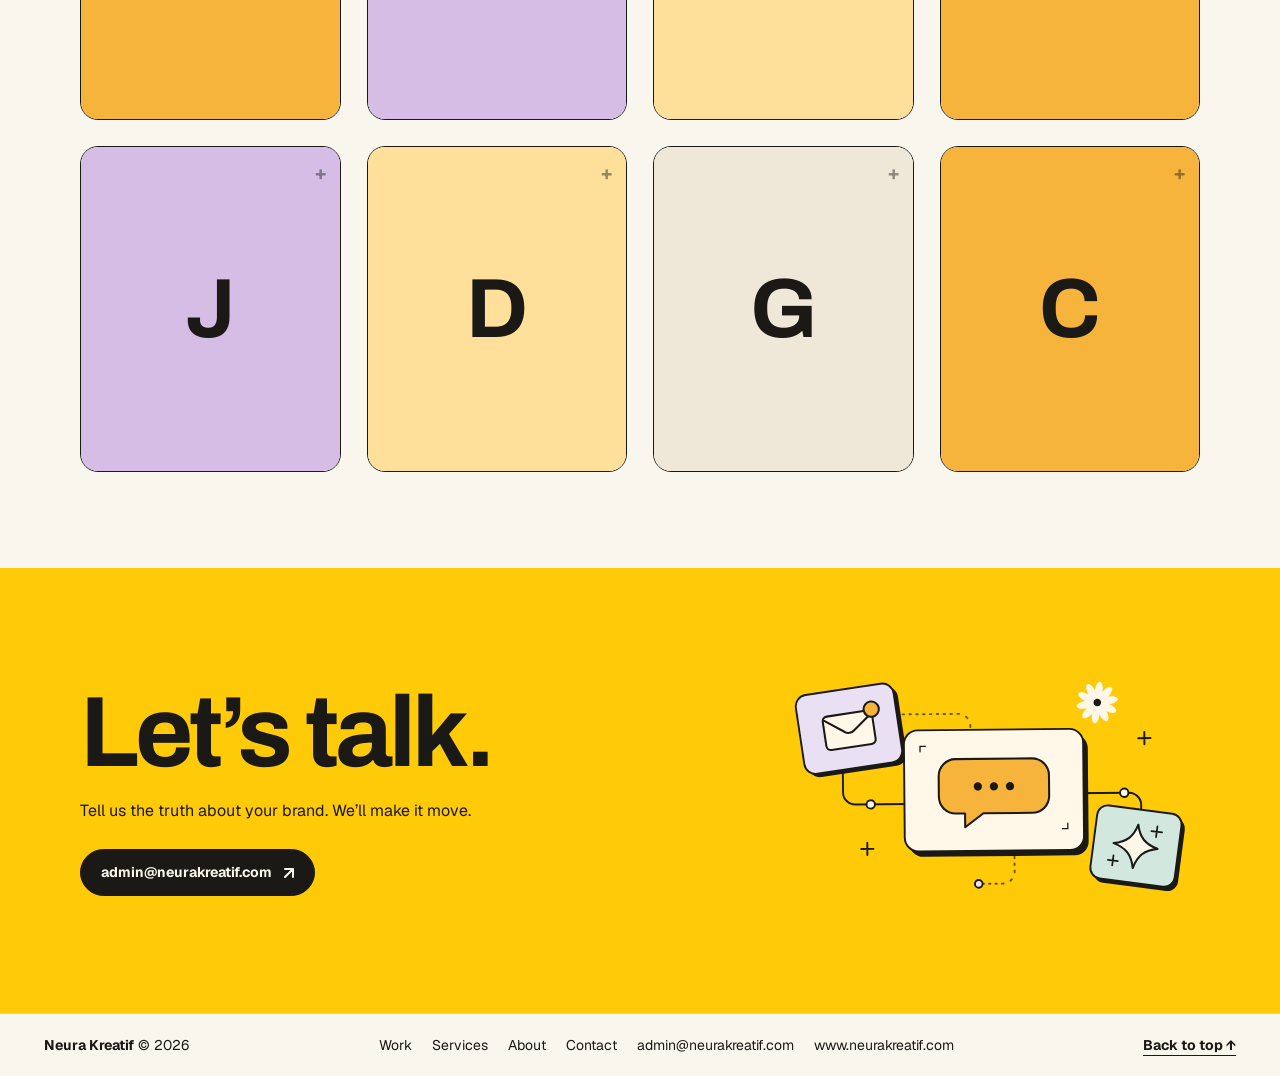
==== commit 8041287e: "v30: eyebrow alignment corrected from measurement — flush ink on manifesto and heroes" ====
--- a/about/index.html
+++ b/about/index.html
@@ -14,7 +14,7 @@
 
 <link rel="stylesheet" href="../assets/css/fonts.css?v=25">
 <link rel="stylesheet" href="../assets/css/tokens.css">
-<link rel="stylesheet" href="../assets/css/styles.css?v=29">
+<link rel="stylesheet" href="../assets/css/styles.css?v=30">
 </head>
 <body><div id="top"></div><header class="site-nav"><div class="bar">
 <a class="logo" href="../index.html"><img src="../assets/img/logo-mark.png" alt="Neura Kreatif logo"><span class="word">NEURA<br>KREATIF</span></a>
--- a/assets/css/styles.css
+++ b/assets/css/styles.css
@@ -439,7 +439,6 @@
   .hww-art{height:140px}
 }
 
-
 /* — v28: How We Work rail — user-dragged (no autoplay), seamless wrap, bleeds to the right viewport edge, NO fade masks — */
 body{overflow-x:clip}
 .hww-rail{overflow-x:auto;overflow-y:hidden;-webkit-mask-image:none;mask-image:none;cursor:grab;scrollbar-width:none;-webkit-overflow-scrolling:touch;margin-right:calc(-1 * (max(0px,(100vw - (var(--nk-container) + 2 * var(--nk-page-pad))) / 2) + var(--nk-page-pad)))}
@@ -449,3 +448,7 @@
 .hww-art-loop svg{width:92px;height:92px;display:block}
 .hww-card{-webkit-user-select:none;user-select:none}
 .hww-card img{-webkit-user-drag:none}
+
+/* — v29: eyebrow optical alignment — label ink sits flush with the headline ink below it (font side-bearings made labels look indented) — */
+.eyebrow{margin-left:0}
+#about-neura .eyebrow{margin-left:4px}
